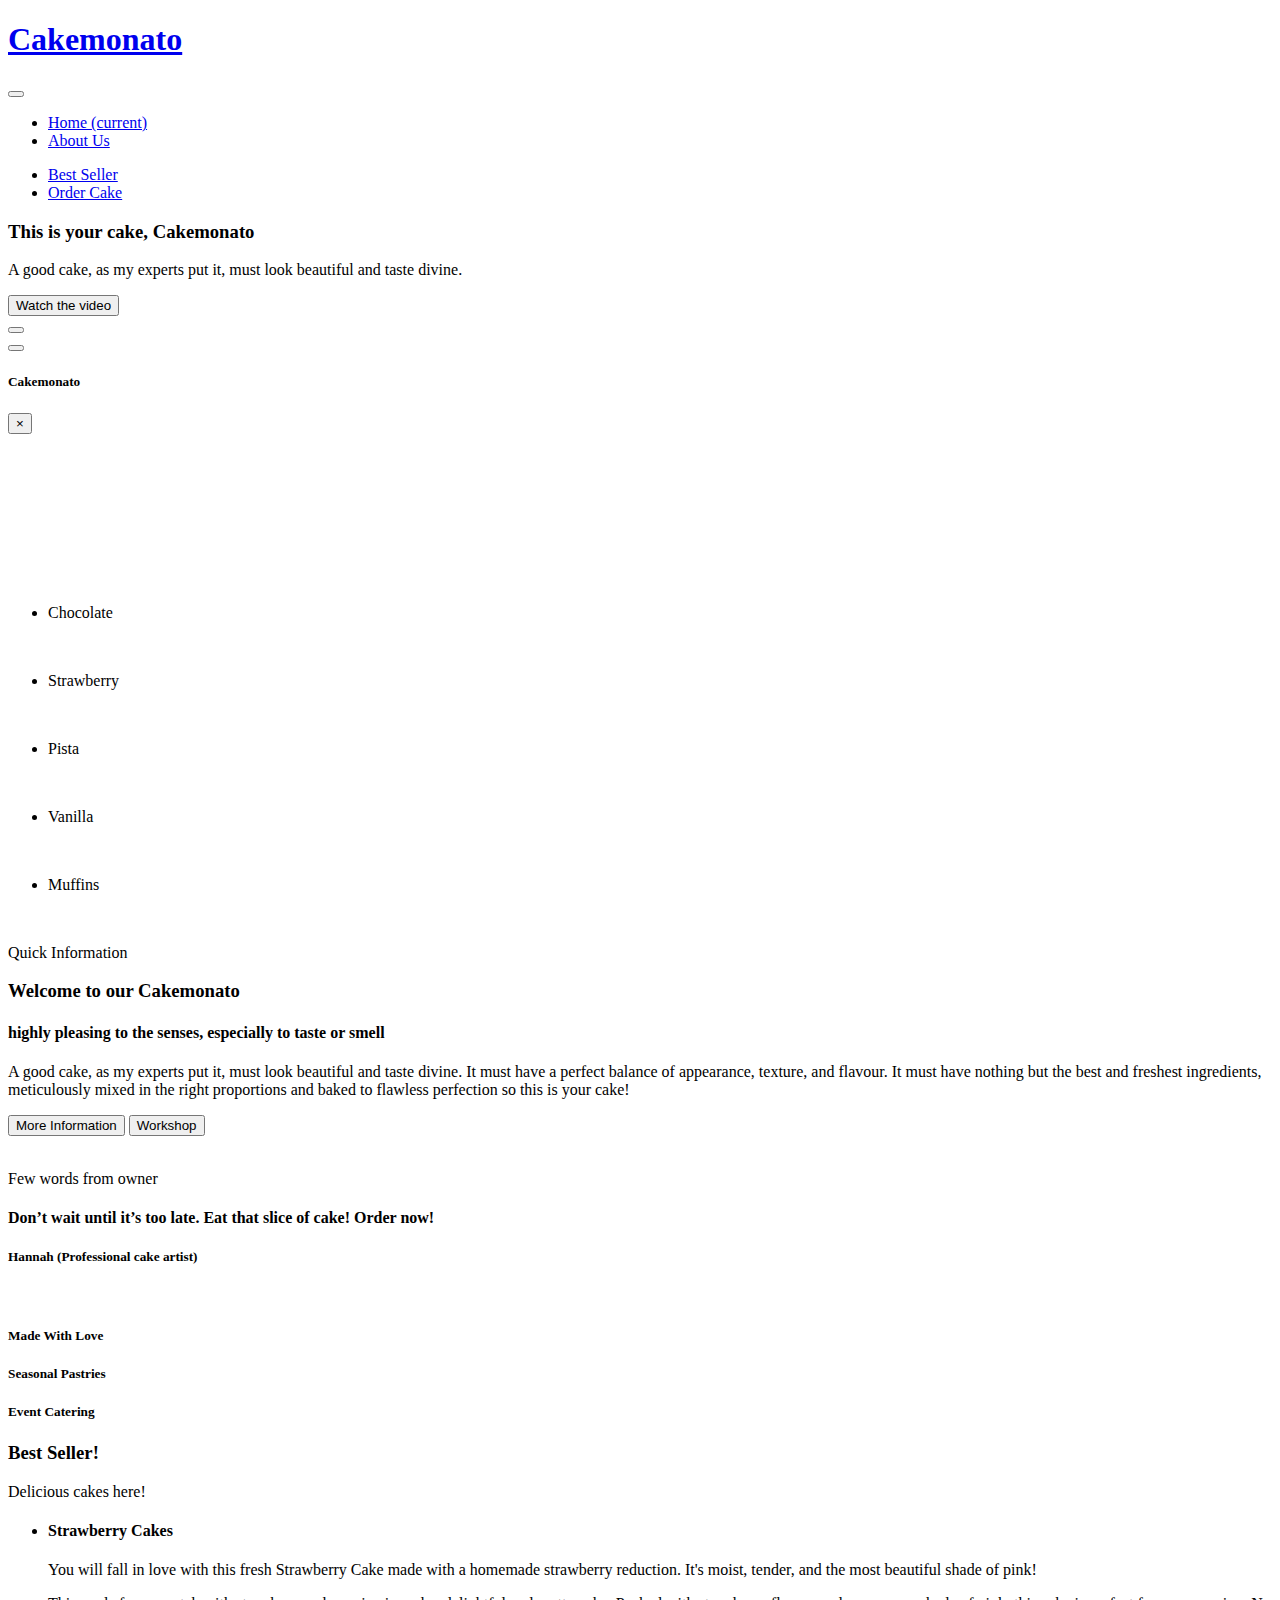
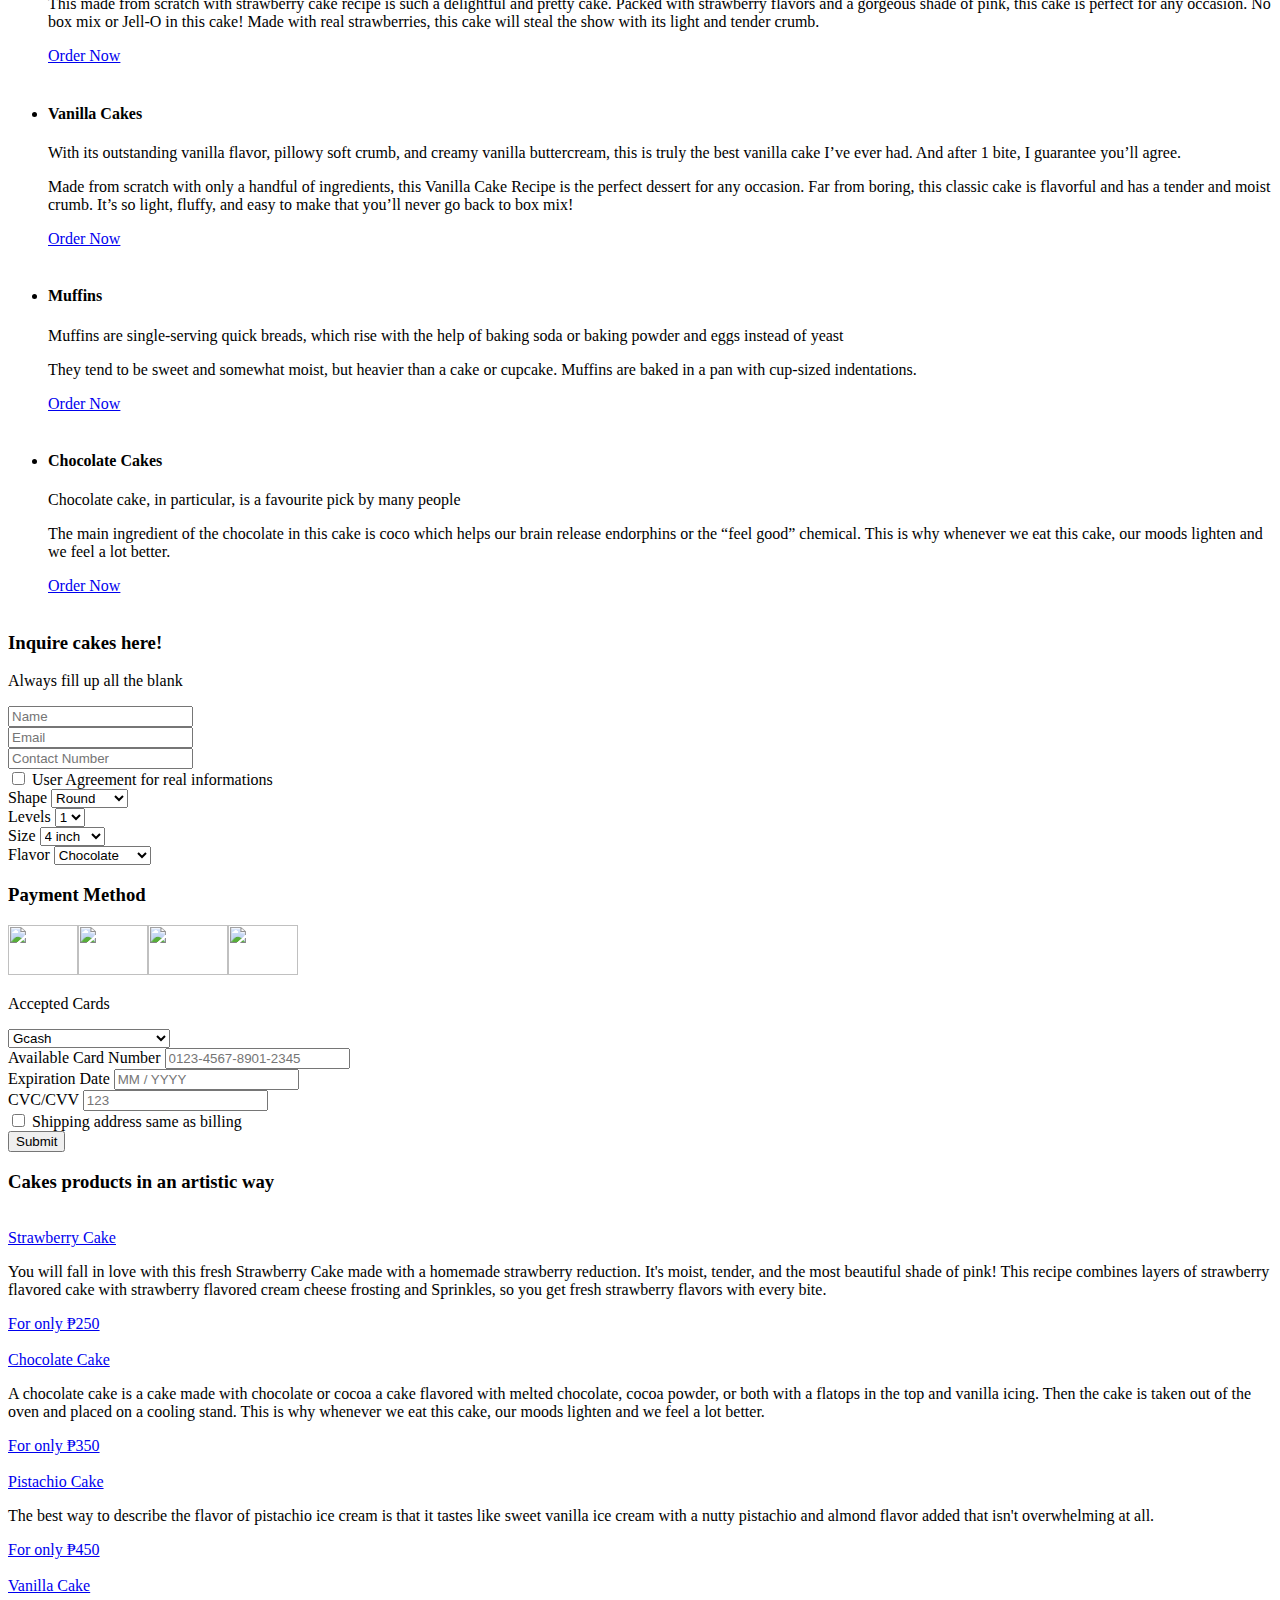
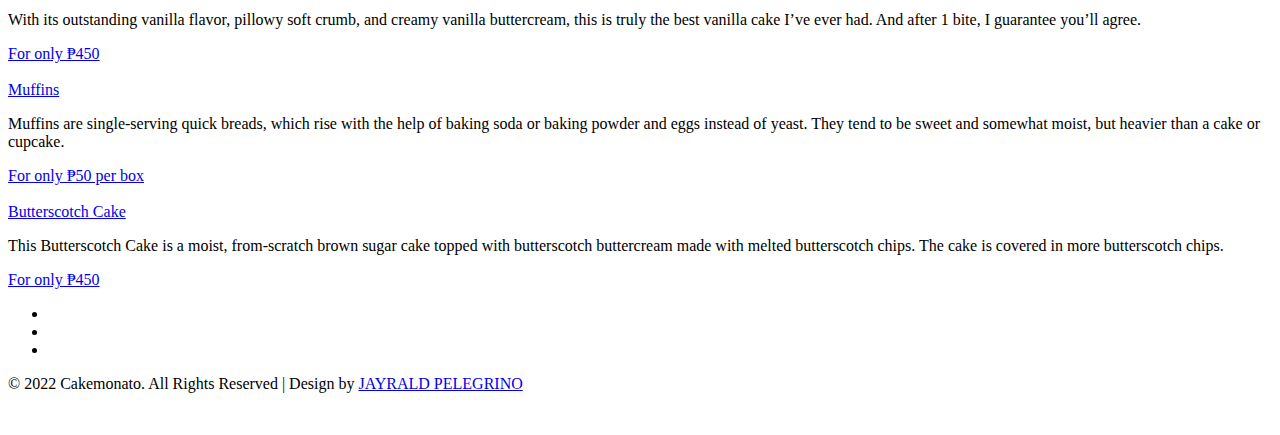
==== index.html @ c3512a9d "Add files via upload" ====
<!--
MADE BY: JAYRALD LATO PELEGRINO
FROM: CEIT-37-303A
MIDTERM WEBSITE FOR HANNAH
-->

<!DOCTYPE html>
<html lang="zxx">

<head>
	<title>For Hannah</title>
	<!-- Meta tag Keywords -->
	<meta name="viewport" content="width=device-width, initial-scale=1">
	<meta charset="UTF-8" />
	<!-- //Meta tag Keywords -->

	<!-- Custom-Files -->
	<link rel="stylesheet" href="css/bootstrap.css">
	<!-- Bootstrap-Core-CSS -->
	<link href="css/login_overlay.css" rel='stylesheet' type='text/css' />

	<link rel="stylesheet" href="css/style.css" type="text/css" media="all" />
	<!-- Style-CSS -->
	<link rel="stylesheet" href="css/fontawesome-all.css">
	<!-- Font-Awesome-Icons-CSS -->
	<!-- //Custom-Files -->

	<!-- Web-Fonts -->
	<link href="//fonts.googleapis.com/css?family=Oxygen:300,400,700&amp;subset=latin-ext" rel="stylesheet">
	<link href="//fonts.googleapis.com/css?family=Open+Sans:300,300i,400,400i,600,600i,700,700i,800,800i&amp;subset=cyrillic,cyrillic-ext,greek,greek-ext,latin-ext,vietnamese"
	    rel="stylesheet">
	<link href="//fonts.googleapis.com/css?family=Pacifico&amp;subset=cyrillic,latin-ext,vietnamese" rel="stylesheet">
	<!-- //Web-Fonts -->

	<!---Alert Box after Submit the order -->
	 <script>
      function submitForm() {
        alert("Your Ordered Submitted");
      }
    </script>
    <!---//Alert Box after Submit the order -->

</head>

<body>
	<div class="mian-content">
		<!-- header -->
		<header>
			<nav class="navbar navbar-expand-lg navbar-light">
				<div class="logo text-left">
					<h1>
						<a class="navbar-brand" href="index.html">
							<img src="images/logo.png" alt="" class="img-fluid">Cakemonato</a>
					</h1>
				</div>
				<button class="navbar-toggler" type="button" data-toggle="collapse" data-target="#navbarSupportedContent"
				    aria-controls="navbarSupportedContent" aria-expanded="false" aria-label="Toggle navigation">
					<span class="navbar-toggler-icon">

					</span>
				</button>
				<div class="collapse navbar-collapse" id="navbarSupportedContent">
					<ul class="navbar-nav ml-lg-auto text-lg-right text-center">
						<li class="nav-item active">
							<a class="nav-link" href="index.html">Home
								<span class="sr-only">(current)</span>
							</a>
						</li>
						<li class="nav-item">
							<a class="nav-link" href="about.html">About Us</a>
						</li>
					</ul>
					<!-- menu button -->
					<div class="menu">
						<a href="#" class="navicon"></a>
						<div class="toggle">
							<ul class="toggle-menu list-unstyled">
								<li>
									<a class="scroll" href="#products">Best Seller</a>
								</li>
								<li>
									<a class="scroll" href="#order">Order Cake</a>
								</li>
							</ul>
						</div>
					</div>
					<!-- //menu button -->
				</div>
			</nav>
		</header>
		<!-- //header -->

		<!-- banner -->
		<!-- main image slider container -->
		<div id="slider-main">
			<div class="banner-text-agile text-center">
				<div class="container">
					<h3 class="text-white font-weight-bold mb-3">This is your cake, Cakemonato</h3>
					<p class="text-light">A good cake, as my experts put it, must look beautiful and taste divine.</p>
					<button type="button" class="btn btn-primary button mt-md-5 mt-4" data-toggle="modal" data-target=".bd-example-modal-lg">
						<span>Watch the video</span>
				</div>
				</button>
			</div>
			<!-- previous button -->
			<button id="prev">
				<i class="fas fa-chevron-left"></i>
			</button>

			<!-- image container -->
			<div id="slider"></div>

			<!-- next button -->
			<button id="next">
				<i class="fas fa-chevron-right"></i>
			</button>

			<!-- small circles container -->
			<div id="circles"></div>

		</div>
		<!-- end of main image slider container -->
		<!-- Modal -->
		<div class="modal fade bd-example-modal-lg" tabindex="-1" role="dialog" aria-hidden="true">
			<div class="modal-dialog modal-lg">
				<div class="modal-content">
					<div class="modal-header">
						<h5 class="modal-title text-center" id="exampleModalCenterTitle">Cakemonato</h5>
						<button type="button" class="close" data-dismiss="modal" aria-label="Close">
							<span aria-hidden="true">&times;</span>
						</button>
					</div>
					<div class="modal-body p-0">
						<iframe src="https://player.vimeo.com/video/58582025" style="border:none"></iframe>
					</div>
				</div>
			</div>
		</div>
		<!-- //Model -->
		<!-- //banner -->

		<!-- banner bottom icons -->
		<div class="icons-banner-botom">
			<div class="container">
				<ul class="list-unstyled my-4">
					<li class="icons-mkw3ls">
						<p class="mb-2">Chocolate</p>
						<img src="images/img1.png" class="img-fluid" alt="">
					</li>
					<li class="icons-mkw3ls">
						<p class="mb-2">Strawberry</p>
						<img src="images/img2.png" class="img-fluid" alt="">
					</li>
					<li class="icons-mkw3ls">
						<p class="mb-2">Pista</p>
						<img src="images/img3.png" class="img-fluid" alt="">
					</li>
					<li class="icons-mkw3ls">
						<p class="mb-2">Vanilla</p>
						<img src="images/img4.png" class="img-fluid" alt="">
					</li>
					<li class="icons-mkw3ls">
						<p class="mb-2">Muffins</p>
						<img src="images/img5.png" class="img-fluid" alt="">
					</li>
				</ul>
			</div>
		</div>
		<!-- //banner bottom icons -->
	</div>
	<!-- //main -->

	<!-- banner-bottom -->
	<section class="banner-main-agiles py-5">
		<div class="banner-bottom-w3layouts" id="about">
			<div class="container pt-xl-5 pt-lg-3">
				<div class="row mt-5">
					<div class="col-lg-6">
						<p class="text-uppercase">Quick Information</p>
						<h3 class="aboutright">Welcome to our Cakemonato</h3>
						<h4 class="aboutright">highly pleasing to the senses, especially to taste or smell</h4>
						<p>A good cake, as my experts put it, must look beautiful and taste divine. It must have a perfect balance of appearance, texture, and flavour. It must have nothing but the best and freshest ingredients, meticulously mixed in the right proportions and baked to flawless perfection so this is your cake!</p>
						<button type="button" class="btn btn-primary button mt-md-5 mt-4" onclick="window.location='about.html'">
							<span>More Information</span>
						</button>
						<a href="about.html"><button type="button" class="btn btn-primary button mt-md-5 mt-4" data-toggle="modal" data-target=".bd-example-modal-lg">
						<span>Workshop</span>
					</button></a>
					</div>
					<div class="col-lg-6 about-img text-lg-enter">
						<img src="images/about.png" alt="" class="img-fluid">
					</div>
				</div>
			</div>


		</div>
		<!-- //banner-bottom-w3layouts -->
		<div class="some-another text-center pb-5">
			<div class="container pb-xl-5 pb-lg-3">
				<i class="fas fa-utensils"></i>
				<p class="text-uppercase mb-4 mt-2">Few words from owner</p>
				<h4 class="aboutright about-right-2">Don’t wait until it’s too late. Eat that slice of cake! Order now!</h4>
				<h5 class="text-uppsecase font-weight-bold text-dark mt-4">Hannah
					<span class="text-secondary font-weight-normal">(Professional cake artist)</span>
				</h5>
			</div>
		</div>
		<!-- cake -->
		<img src="images/cake7.png" alt="" class="img-fluid cake-style">

		<!-- //cake -->
	</section>

	<!-- services -->
	<div class="serives-agile py-5 bg-light border-top" id="services">
		<div class="container py-xl-5 py-lg-3">
			<div class="row support-bottom text-center">
				<div class="col-md-4 support-grid">
					<i class="far fa-heart"></i>
					<h5 class="text-dark text-uppercase mt-4 mb-3">Made With Love</h5>
				</div>
				<div class="col-md-4 support-grid my-md-0 my-4">
					<i class="fas fa-birthday-cake"></i>
					<h5 class="text-dark text-uppercase mt-4 mb-3">Seasonal Pastries</h5>
				</div>
				<div class="col-md-4 support-grid">
					<i class="far fa-calendar"></i>
					<h5 class="text-dark text-uppercase mt-4 mb-3">Event Catering</h5>
				</div>
			</div>
		</div>
	</div>
	<!-- //services -->

	<!-- new products -->
	<div class="featured-section py-5" id="products">
		<div class="container py-xl-5 py-lg-3">
			<div class="title text-center mb-5">
				<h3 class="text-dark mb-2">Best Seller!</h3>
				<p>Delicious cakes here!</p>
			</div>
			<div class="content-bottom-in">
				<ul id="flexiselDemo1">
					<li>
						<div class="w3l-specilamk">
							<div class="row">
								<div class="col-lg-6 product-name-w3l">
									<h4 class="font-weight-bold">Strawberry Cakes</h4>
									<p class="dont-inti-w3ls mt-4 mb-2">You will fall in love with this fresh Strawberry Cake made with a homemade strawberry reduction. It's moist, tender, and the most beautiful shade of pink!</p>
									<p>This made from scratch with strawberry cake recipe is such a delightful and pretty cake. Packed with strawberry flavors and a gorgeous shade of pink, this cake is perfect for any occasion. No box mix or Jell-O in this cake! Made with real strawberries, this cake will steal the show with its light and tender crumb.</p>
									<a href="#order" class="button-3 active mt-5 py-4 scroll">Order Now</a>
								</div>
								<div class="col-lg-6 speioffer-agile">
									<img src="images/product1.jpg" alt="" class="img-fluid">
								</div>
							</div>
						</div>
					</li>
					<li>
						<div class="w3l-specilamk">
							<div class="row">
								<div class="col-lg-6 product-name-w3l">
									<h4 class="font-weight-bold">Vanilla Cakes</h4>
									<p class="dont-inti-w3ls mt-4 mb-2">With its outstanding vanilla flavor, pillowy soft crumb, and creamy vanilla buttercream, this is truly the best vanilla cake I’ve ever had. And after 1 bite, I guarantee you’ll agree.</p>
									<p>Made from scratch with only a handful of ingredients, this Vanilla Cake Recipe is the perfect dessert for any occasion. Far from boring, this classic cake is flavorful and has a tender and moist crumb. It’s so light, fluffy, and easy to make that you’ll never go back to box mix!</p>
									<a href="#order" class="button-3 active mt-5 py-4 scroll">Order Now</a>
								</div>
								<div class="col-lg-6 speioffer-agile">
									<img src="images/product3.jpg" alt="" class="img-fluid">
								</div>
							</div>
						</div>
					</li>
					<li>
						<div class="w3l-specilamk">
							<div class="row">
								<div class="col-lg-6 product-name-w3l">
									<h4 class="font-weight-bold">Muffins</h4>
									<p class="dont-inti-w3ls mt-4 mb-2">Muffins are single-serving quick breads, which rise with the help of baking soda or baking powder and eggs instead of yeast</p>
									<p>They tend to be sweet and somewhat moist, but heavier than a cake or cupcake. Muffins are baked in a pan with cup-sized indentations.</p>
									<a href="#order" class="button-3 active mt-5 py-4 scroll">Order Now</a>
								</div>
								<div class="col-lg-6 speioffer-agile">
									<img src="images/product4.jpg" alt="" class="img-fluid">
								</div>
							</div>
						</div>
					</li>
					<li>
						<div class="w3l-specilamk">
							<div class="row">
								<div class="col-lg-6 product-name-w3l">
									<h4 class="font-weight-bold">Chocolate Cakes</h4>
									<p class="dont-inti-w3ls mt-4 mb-2">Chocolate cake, in particular, is a favourite pick by many people</p>
									<p>The main ingredient of the chocolate in this cake is coco which helps our brain release endorphins or the “feel good” chemical. This is why whenever we eat this cake, our moods lighten and we feel a lot better.</p>
									<a href="#order" class="button-3 active mt-5 py-4 scroll">Order Now</a>
								</div>
								<div class="col-lg-6 speioffer-agile">
									<img src="images/product5.jpg" alt="" class="img-fluid">
								</div>
							</div>
						</div>
					</li>
				</ul>
			</div>
		</div>
	</div>
	<!-- //new products	-->
	<!-- news -->
	<div class="news-agile bg-cream py-5" id="news">
		<div class="container py-xl-5 py-lg-3">
			<div class="row">
				<!-- order form -->
				<div class="col-lg-4 order-form-w3ls pl-lg-0" id="order">
					<div class="agile_its_registration bg-white">
						<h3 class="title-2 mb-3">Inquire cakes here!</h3>
						<p class="mb-4">Always fill up all the blank</p>
						<form action="#" method="post">
							<div class="form-group">
								<input type="text" class="form-control" placeholder="Name" name="name" required="">
							</div>
							<div class="form-group">
								<input type="email" class="form-control" placeholder="Email" name="email" required="">
							</div>
							<div class="form-group">
								<input type="text" class="form-control" placeholder="Contact Number" name="Number" required="">
							</div>
							<div class="form-group">
							<input type="checkbox"> User Agreement for real informations
							</div>
							<div class="agileits-location form-group">
								<label>Shape</label>
								<select required>
									<option value="">Round</option>
									<option value="1">rectangle</option>
									<option value="2">square</option>
								</select>
								<div class="clear"></div>
							</div>
							<div class="agileits-location w3ls-1 form-group">
								<label>Levels</label>
								<select required>
									<option value="">1</option>
									<option value="1">2</option>
									<option value="2">3</option>
									<option value="2">4</option>
								</select>
								<div class="clear"></div>
							</div>
							<div class="agileits-location form-group">
								<label>Size</label>
								<select required>
									<option value="">4 inch</option>
									<option value="">6 inch</option>
									<option value="">8 inch</option>
									<option value="">10 inch</option>
								</select>
								<div class="clear"></div>
							</div>
							<div class="agileits-location w3ls-1 form-group">
								<label>Flavor</label>
								<select required>
									<option value="">Chocolate</option>
									<option value="">Butterscotch </option>
									<option value="">Strawberry</option>
									<option value="">Vanilla</option>
									<option value="">Muffins</option>
									<option value="">Pistachio</option>
								</select>
								<div class="clear"></div>
							</div>
							<div class="form-group">
							</div>
							<h3 class="title-2 mb-3">Payment Method</h3>
							<img src="images/gcash.png" alt="" class="" height="50" width="70"></a><img src="images/visa.jpg" alt="" class="" height="50" width="70"></a><img src="images/payamaya.png" alt="" class="" height="50" width="80"></a><img src="images/bdo.jpg" alt="" class="" height="50" width="70"></a>
							<p class="mb-4">Accepted Cards</p>
							<div class="form-group">
								<div class="agileits-location w3ls-1 form-group">
								<select required>
									<option value="">Gcash</option>
									<option value="">Debit Card/ Credit Card</option>
									<option value="">Paymaya</option>
									<option value="">BDO</option>
								</select>
								<div class="clear"></div>
							</div>
								Available Card Number
								<input type="text" class="form-control" placeholder="0123-4567-8901-2345" name="name" required="">
							<br>
								Expiration Date
								<input type="text" class="form-control" placeholder="MM / YYYY" name="Number" required="">
							<br>
								CVC/CVV
								<input type="text" class="form-control" placeholder="123" name="Number" required="">
							<br>
							<input type="checkbox"> Shipping address same as billing
							</div>


           
							<input type="submit" value="Submit" class="agileinfo-order btn" onclick="submitForm()" />
						</form>
					</div>
				</div>
				<!-- //order form -->
				<!-- news -->
				<div class="col-lg-8 news-blog mt-lg-0 mt-5">
					<h3 class="title-2 mb-md-5 mb-4">Cakes products in an artistic way</h3>
					<div class="row">
						<div class="col-sm-6 news-grids-agile">
							<div class="news-top">
									<img src="images/product11.jpg" alt="" class="img-fluid" />
							</div>
							<div class="price-bottom bg-white p-4">
								<a href="#" class="text-dark">Strawberry Cake</a>
								<p class="mb-4">You will fall in love with this fresh Strawberry Cake made with a homemade strawberry reduction. It's moist, tender, and the most beautiful shade of pink! This recipe combines layers of strawberry flavored cake with strawberry flavored cream cheese frosting and Sprinkles, so you get fresh strawberry flavors with every bite.</p>
								<a href="#">For only ₱250</a>
							</div>
						</div>
						<div class="col-sm-6 news-grids-agile mt-sm-0 mt-5">
							<div class="news-top">
									<img src="images/product12.jpg" alt="" class="img-fluid" />
							</div>
							<div class="price-bottom bg-white p-4">
								<a href="#" class="text-dark">Chocolate Cake</a>
								<p class="mb-4">A chocolate cake is a cake made with chocolate or cocoa a cake flavored with melted chocolate, cocoa powder, or both with a flatops in the top and vanilla icing. Then the cake is taken out of the oven and placed on a cooling stand. This is why whenever we eat this cake, our moods lighten and we feel a lot better.</p>
								<a href="#">For only ₱350</a>
							</div>
						</div>
					</div>
					<div class="row">
						<div class="col-sm-6 news-grids-agile">
							<div class="news-top">
									<img src="images/product13.jpg" alt="" class="img-fluid" />
							</div>
							<div class="price-bottom bg-white p-4">
								<a href="#" class="text-dark">Pistachio Cake</a>
								<p class="mb-4">The best way to describe the flavor of pistachio ice cream is that it tastes like sweet vanilla ice cream with a nutty pistachio and almond flavor added that isn't overwhelming at all.</p>
								<a href=".html">For only ₱450</a>
							</div>
						</div>
						<div class="col-sm-6 news-grids-agile mt-sm-0 mt-5">
							<div class="news-top">
									<img src="images/product14.jpg" alt="" class="img-fluid" />
							</div>
							<div class="price-bottom bg-white p-4">
								<a href="#" class="text-dark">Vanilla Cake</a>
								<p class="mb-4">With its outstanding vanilla flavor, pillowy soft crumb, and creamy vanilla buttercream, this is truly the best vanilla cake I’ve ever had. And after 1 bite, I guarantee you’ll agree.</p>
								<a href="#">For only ₱450</a>
							</div>
						</div>
					</div>
					<div class="row">
						<div class="col-sm-6 news-grids-agile">
							<div class="news-top">
									<img src="images/product15.jpg" alt="" class="img-fluid" />
							</div>
							<div class="price-bottom bg-white p-4">
								<a href="#" class="text-dark">Muffins</a>
								<p class="mb-4">Muffins are single-serving quick breads, which rise with the help of baking soda or baking powder and eggs instead of yeast. They tend to be sweet and somewhat moist, but heavier than a cake or cupcake.</p>
								<a href="#">For only ₱50 per box</a>
							</div>
						</div>
						<div class="col-sm-6 news-grids-agile mt-sm-0 mt-5">
							<div class="news-top">
									<img src="images/product16.jpg" alt="" class="img-fluid" />
							</div>
							<div class="price-bottom bg-white p-4">
								<a href="single.html" class="text-dark"><a href="#" class="text-dark">Butterscotch Cake</a>
								<p class="mb-4">This Butterscotch Cake is a moist, from-scratch brown sugar cake topped with butterscotch buttercream made with melted butterscotch chips. The cake is covered in more butterscotch chips.</p>
								<a href="#">For only ₱450</a>
							</div>
						</div>
					</div>
				</div>
			</div>
		</div>
	</div>
	<!-- //news -->

	<!-- footer -->
	<footer class="text-center py-sm-4 py-3">
		<div class="container py-xl-5 py-3">
			<div class="w3l-footer footer-social-agile mb-4">
				<ul class="list-unstyled">
					<li>
						<a href="#">
							<i class="fab fa-facebook-f"></i>
						</a>
					</li>
					<li class="mx-1">
						<a href="#">
							<i class="fab fa-instagram"></i>
						</a>
					</li>
					<li>
						<a href="#">
							<i class="fab fa-youtube"></i>
						</a>
					</li>
				</ul>
			</div>
			<p class="copy-right-grids text-light my-lg-5 my-4 pb-4">© 2022 Cakemonato. All Rights Reserved | Design by
				<a href="https://www.facebook.com/raldddesuudes" target="_blank">JAYRALD PELEGRINO</a>
			</p>
		</div>
		<!-- chef -->
		<img src="images/chef.png" alt="" class="img-fluid chef-style" />
		<!-- //chef -->
	</footer>
	<!-- //footer -->


	<!-- Js files -->
	<!-- JavaScript -->
	<script src="js/jquery-2.2.3.min.js"></script>
	<!-- Default-JavaScript-File -->

	<!-- flexisel (for special offers) -->
	<script src="js/jquery.flexisel.js"></script>
	<script>
		$(window).load(function () {
			$("#flexiselDemo1").flexisel({
				visibleItems: 1,
				animationSpeed: 1000,
				autoPlay: true,
				autoPlaySpeed: 3000,
				pauseOnHover: true,
				enableResponsiveBreakpoints: true,
				// responsiveBreakpoints: {
				// 	portrait: {
				// 		changePoint: 480,
				// 		visibleItems: 1
				// 	},
				// 	landscape: {
				// 		changePoint: 640,
				// 		visibleItems: 2
				// 	},
				// 	tablet: {
				// 		changePoint: 768,
				// 		visibleItems: 2
				// 	}
				// }
			});

		});
	</script>
	<!-- //flexisel (for special offers) -->

	<!-- script for tabs -->
	<script>
		$(function () {

			var menu_ul = $('.faq > li > ul'),
				menu_a = $('.faq > li > a');

			menu_ul.hide();

			menu_a.click(function (e) {
				e.preventDefault();
				if (!$(this).hasClass('active')) {
					menu_a.removeClass('active');
					menu_ul.filter(':visible').slideUp('normal');
					$(this).addClass('active').next().stop(true, true).slideDown('normal');
				} else {
					$(this).removeClass('active');
					$(this).next().stop(true, true).slideUp('normal');
				}
			});

		});
	</script>
	<!-- script for tabs -->

	<!-- stats -->
	<script src="js/jquery.waypoints.min.js"></script>
	<script src="js/jquery.countup.js"></script>
	<script>
		$('.counter').countUp();
	</script>
	<!-- //stats -->

	<!-- menu-js -->
	<script>
		$('.navicon').on('click', function (e) {
		  e.preventDefault();
		  $(this).toggleClass('navicon--active');
		  $('.toggle').toggleClass('toggle--active');
		});
	</script>
	<!-- //menu-js -->

	<!-- banner slider -->
	<script src="js/image-slider.js"></script>
	<link rel="stylesheet" type="text/css" href="css/image-slider.css">
	<!-- //banner slider -->

	<!-- smooth scrolling -->
	<script src="js/SmoothScroll.min.js"></script>
	<!-- move-top -->
	<script src="js/move-top.js"></script>
	<!-- easing -->
	<script src="js/easing.js"></script>
	<!--  necessary snippets for few javascript files -->
	<script src="js/cakes-bakery.js"></script>

	<script src="js/bootstrap.js"></script>
	<!-- Necessary-JavaScript-File-For-Bootstrap -->

	<!-- //Js files -->

</body>

</html>
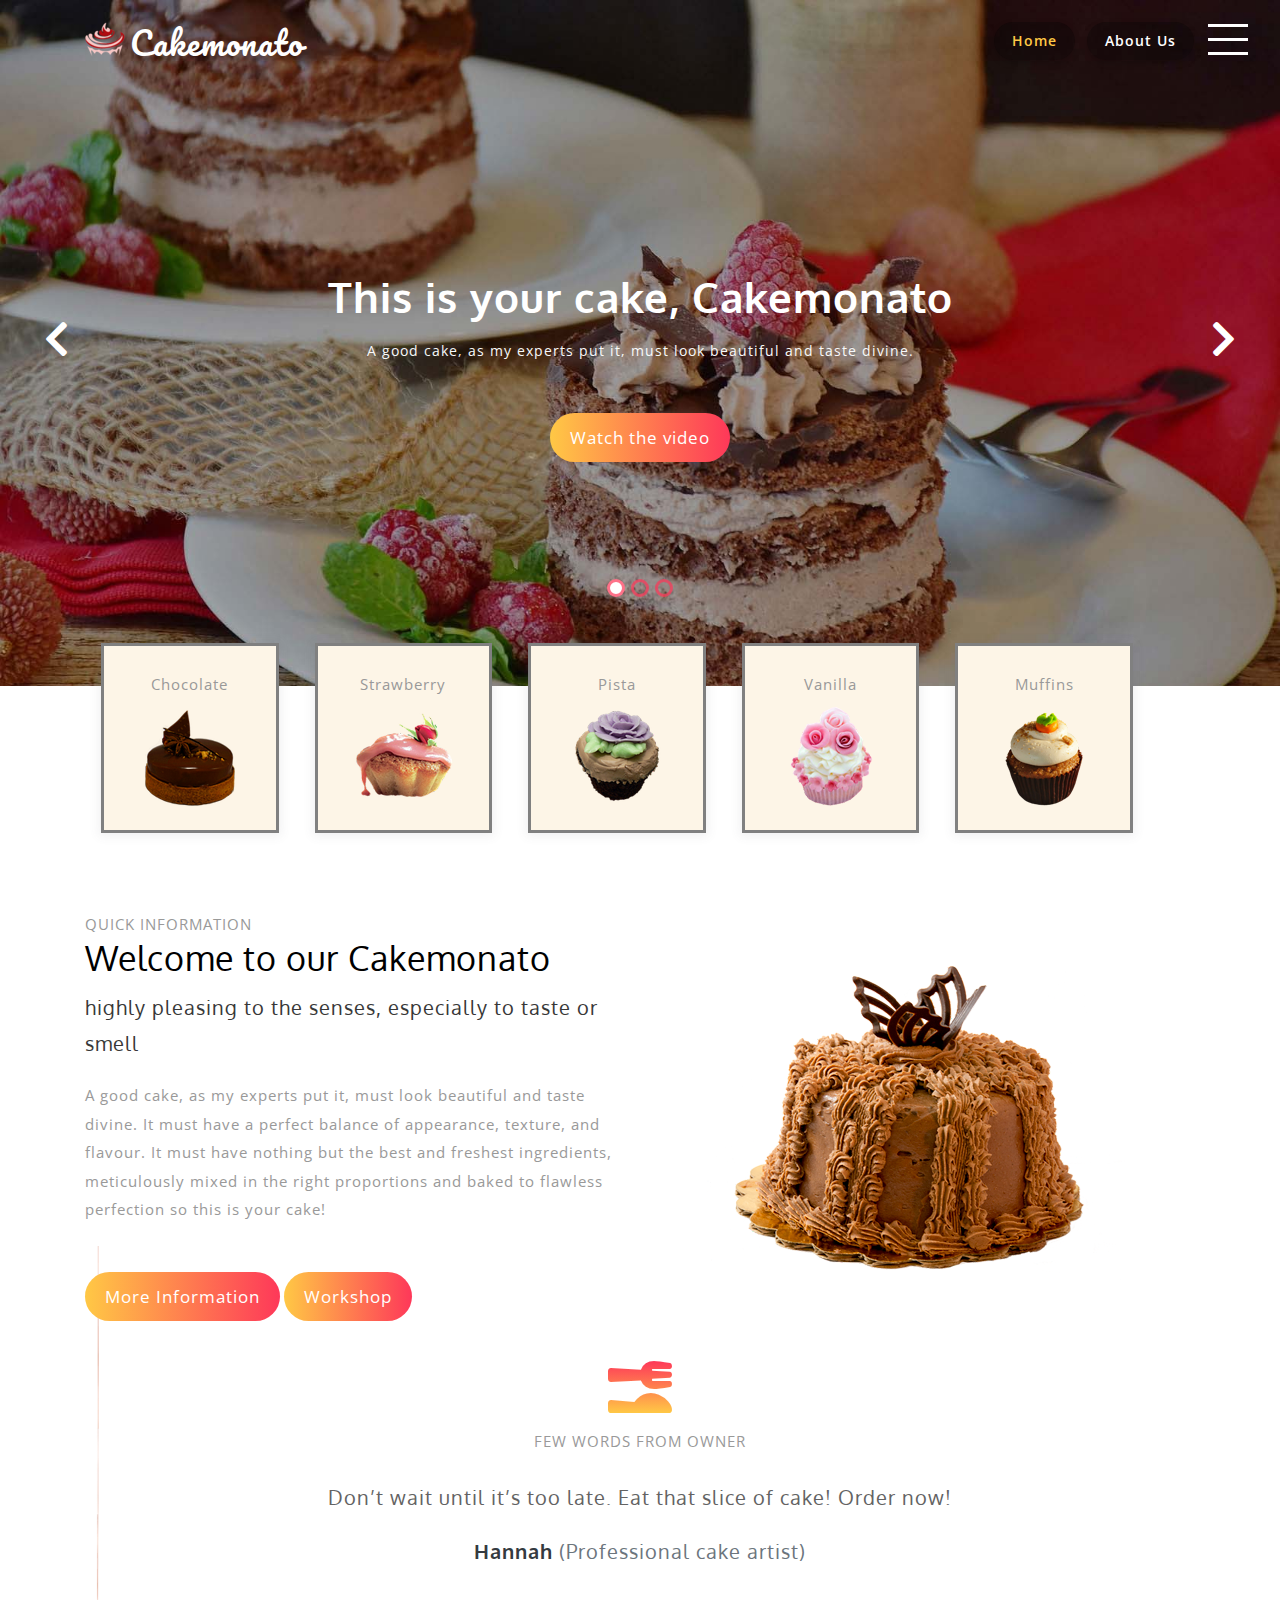
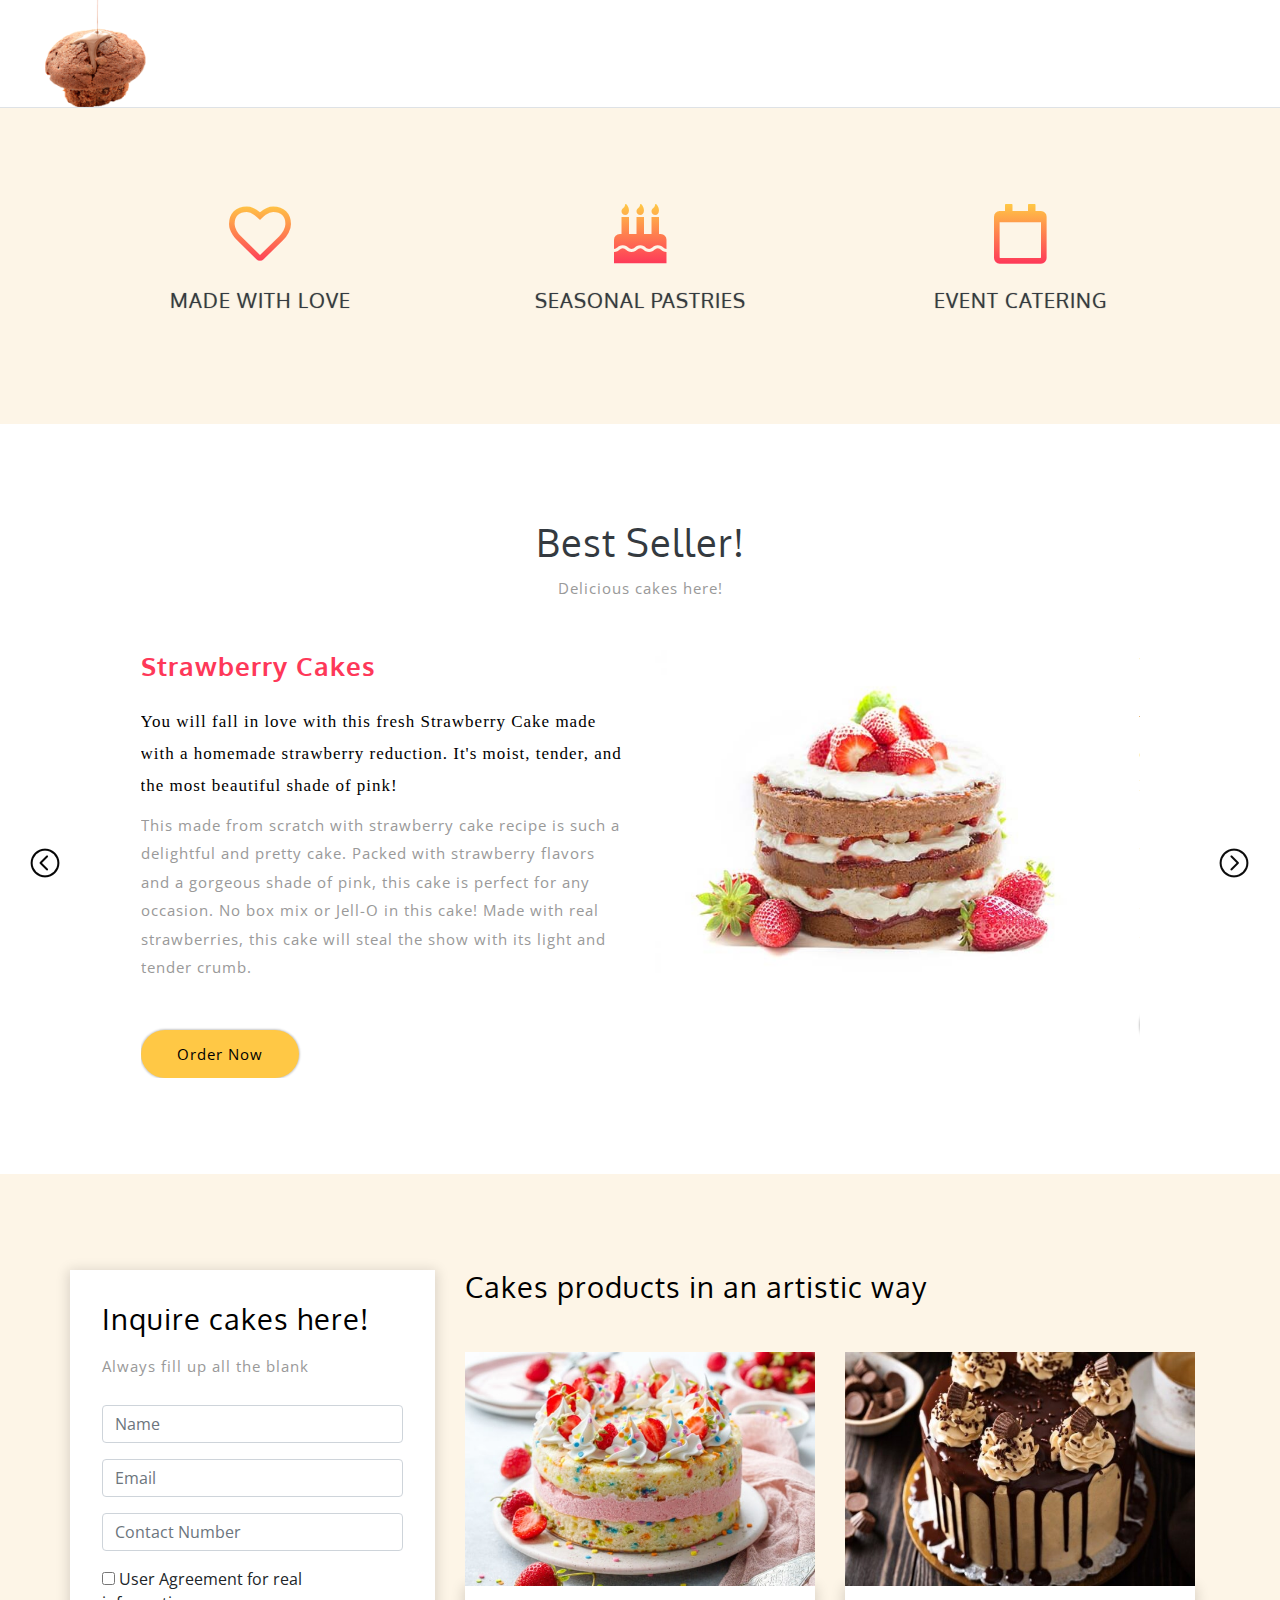
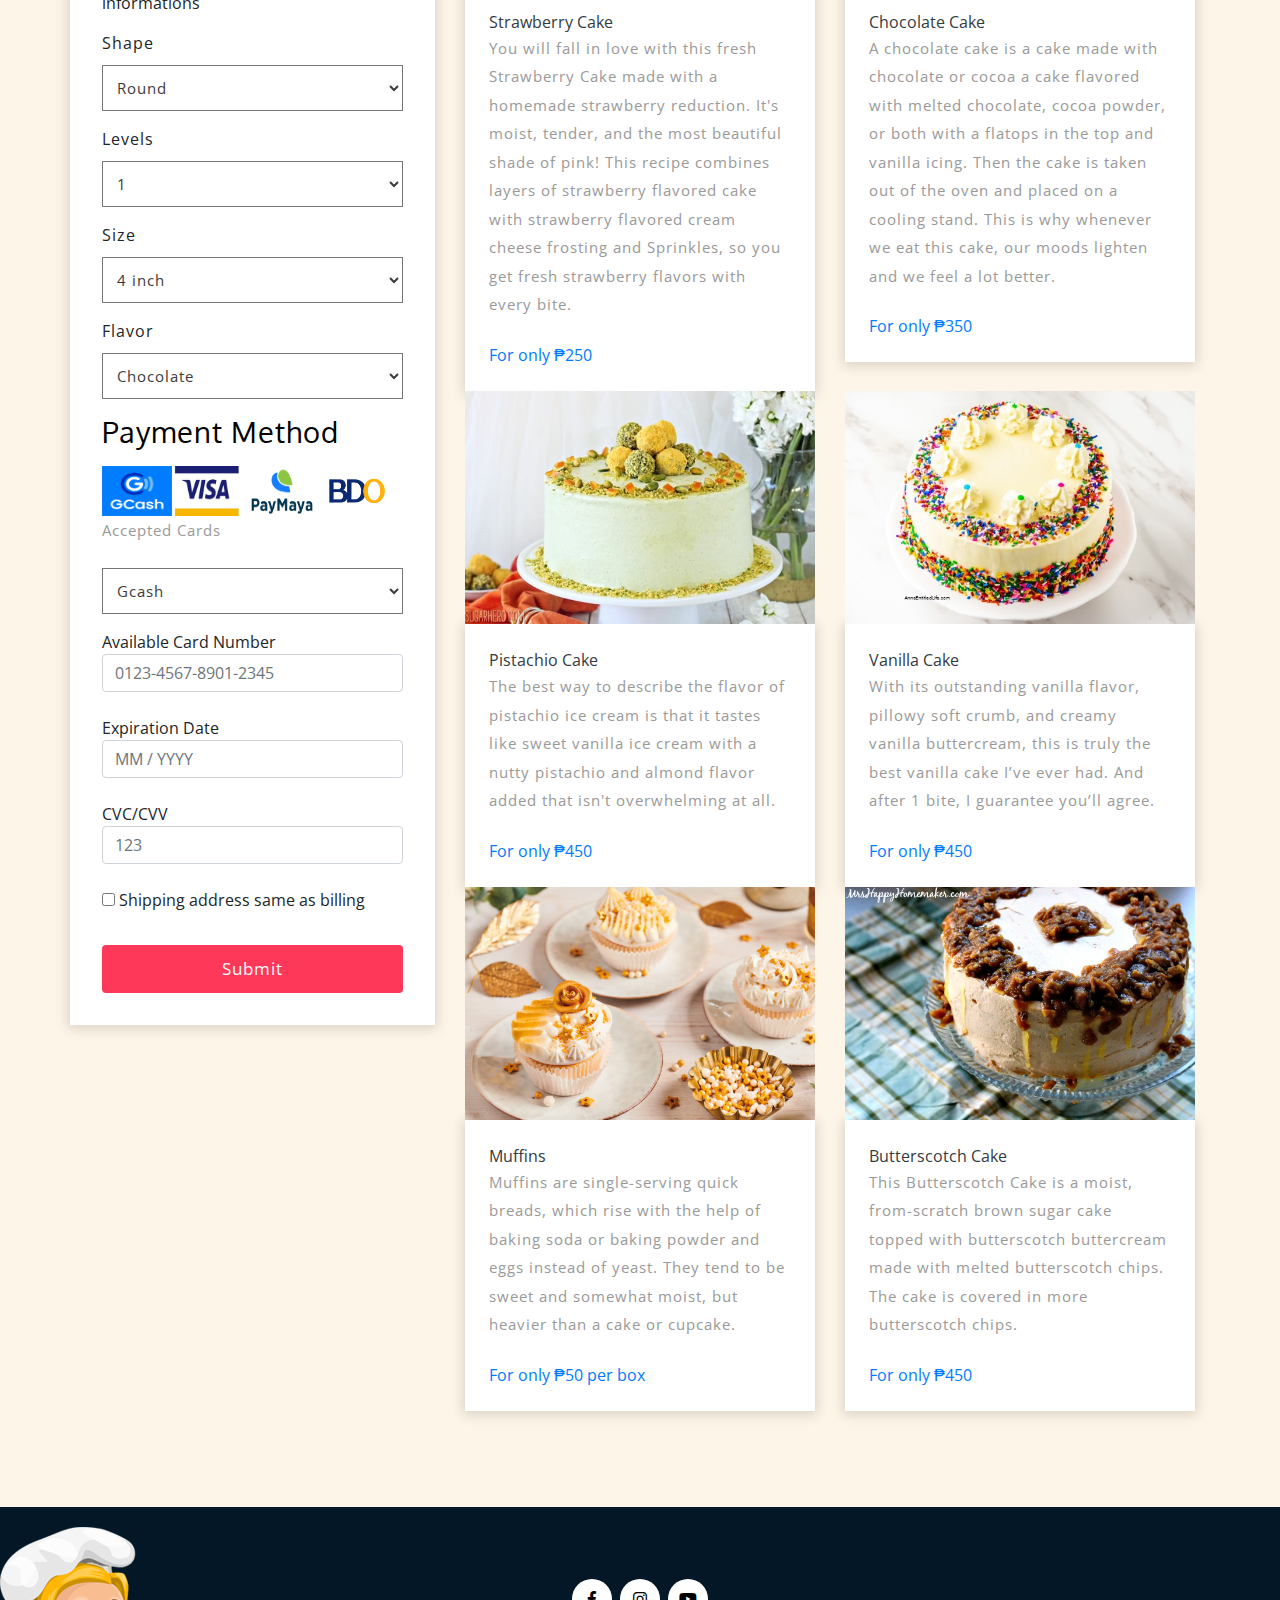
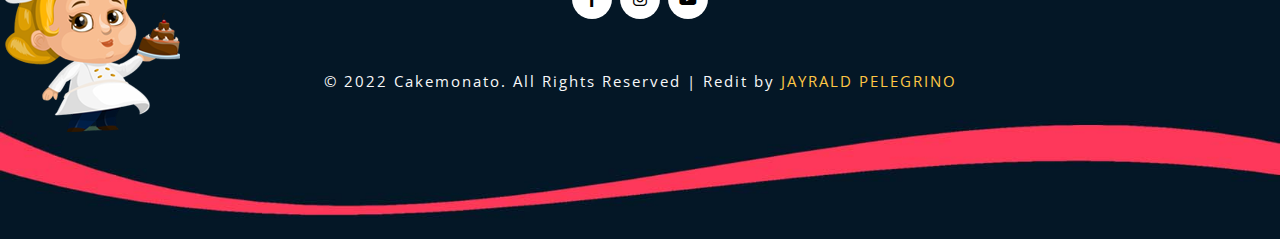
==== commit 35cb82d3: "Update index.html" ====
--- a/index.html
+++ b/index.html
@@ -5,7 +5,7 @@
 -->
 
 <!DOCTYPE html>
-<html lang="zxx">
+<html lang="en">
 
 <head>
 	<title>For Hannah</title>
@@ -501,7 +501,7 @@
 					</li>
 				</ul>
 			</div>
-			<p class="copy-right-grids text-light my-lg-5 my-4 pb-4">© 2022 Cakemonato. All Rights Reserved | Design by
+			<p class="copy-right-grids text-light my-lg-5 my-4 pb-4">© 2022 Cakemonato. All Rights Reserved | Redit by
 				<a href="https://www.facebook.com/raldddesuudes" target="_blank">JAYRALD PELEGRINO</a>
 			</p>
 		</div>
@@ -612,4 +612,4 @@
 
 </body>
 
-</html>+</html>
--- a/css/style.css
+++ b/css/style.css
@@ -0,0 +1,2092 @@
+/*
+MADE BY: JAYRALD LATO PELEGRINO
+FROM: CEIT-37-303A
+MIDTERM WEBSITE FOR HANNAH
+*/
+
+body {
+    padding: 0;
+    margin: 0;
+    background: #FFF;
+    font-family: 'Open Sans', sans-serif;
+}
+
+body a {
+    transition: 0.5s all;
+    -webkit-transition: 0.5s all;
+    -moz-transition: 0.5s all;
+    -o-transition: 0.5s all;
+    -ms-transition: 0.5s all;
+    text-decoration: none;
+}
+
+body a:hover {
+    text-decoration: none;
+    transition: 0.5s all;
+    -webkit-transition: 0.5s all;
+    -moz-transition: 0.5s all;
+    -o-transition: 0.5s all;
+    -ms-transition: 0.5s all;
+}
+
+body a:focus,
+a:hover {
+    text-decoration: none;
+}
+
+input[type="button"],
+input[type="submit"] {
+    transition: 0.5s all;
+    -webkit-transition: 0.5s all;
+    -moz-transition: 0.5s all;
+    -o-transition: 0.5s all;
+    -ms-transition: 0.5s all;
+}
+
+input[type="button"]:hover,
+input[type="submit"]:hover {
+    transition: 0.5s all;
+    -webkit-transition: 0.5s all;
+    -moz-transition: 0.5s all;
+    -o-transition: 0.5s all;
+    -ms-transition: 0.5s all;
+}
+
+h1,
+h2,
+h3,
+h4,
+h5,
+h6 {
+    margin: 0;
+    padding: 0;
+    font-family: 'Oxygen', sans-serif;
+}
+
+p {
+    margin: 0;
+    padding: 0;
+    font-size: 15px;
+    letter-spacing: 1px;
+    line-height: 1.9;
+    color: #999;
+    font-family: 'Open Sans', sans-serif;
+}
+
+ul,
+ol {
+    margin: 0;
+    padding: 0;
+}
+
+label {
+    margin: 0;
+}
+
+a:focus,
+a:hover {
+    text-decoration: none;
+    outline: none
+}
+
+/* //Reset Code */
+/* bottom-to-top */
+#toTop {
+    display: none;
+    text-decoration: none;
+    position: fixed;
+    bottom: 24px;
+    right: 3%;
+    overflow: hidden;
+    z-index: 999;
+    width: 32px;
+    height: 36px;
+    border: none;
+    text-indent: 100%;
+    background: url(../images/move-top.png) no-repeat 0px 0px;
+}
+
+#toTopHover {
+    width: 32px;
+    height: 32px;
+    display: block;
+    overflow: hidden;
+    float: right;
+    opacity: 0;
+    -moz-opacity: 0;
+    filter: alpha(opacity=0);
+}
+
+/* //bottom-to-top */
+/* header */
+.mian-content {
+    position: relative;
+}
+
+header {
+    position: absolute;
+    z-index: 999;
+    width: 100%;
+}
+
+/* logo */
+a.navbar-brand {
+    font-size: 36px;
+    letter-spacing: 1px;
+    color: #fff;
+    text-shadow: 2px 5px 3px rgba(0, 0, 0, 0.18);
+    font-family: 'Pacifico', cursive;
+}
+
+.navbar-light .navbar-brand,
+.navbar-light .navbar-brand:hover,
+.navbar-light .navbar-brand:focus {
+    color: #fff;
+}
+
+a.navbar-brand img {
+    vertical-align: bottom;
+}
+
+/* //logo */
+/* navigation */
+nav.navbar.navbar-expand-lg.navbar-light {
+    padding: 1em 10em;
+}
+
+li.nav-item {
+    margin: 0 6px;
+}
+
+.navbar-light .navbar-nav .nav-link {
+    padding: 0;
+    color: #fff;
+    font-size: 15px;
+    letter-spacing: 1px;
+    font-weight: 600;
+    background: rgba(4, 4, 4, 0.31);
+    padding: 8px 18px 9px;
+    border-radius: 100px;
+    box-shadow: 0px 3px 6px 0px rgba(0, 0, 0, 0.21);
+}
+
+.navbar-light .navbar-nav .show>.nav-link,
+.navbar-light .navbar-nav .active>.nav-link,
+.navbar-light .navbar-nav .nav-link.show,
+.navbar-light .navbar-nav .nav-link.active,
+.navbar-light .navbar-nav .nav-link:hover,
+.navbar-light .navbar-nav .nav-link:focus {
+    color: #ffc845;
+}
+
+/* //navigation */
+/* menu-navigation */
+.menu {
+    position: absolute;
+    z-index: 9999;
+    right: 5%;
+}
+
+.menu .navicon {
+    background: transparent;
+    position: relative;
+    height: 34px;
+    width: 46px;
+    display: block;
+    z-index: 9999;
+    -webkit-transition: linear 0.5s all;
+    -moz-transition: linear 0.5s all;
+    -ms-transition: linear 0.5s all;
+    -o-transition: linear 0.5s all;
+    transition: linear 0.5s all;
+    outline: none;
+}
+
+.menu .navicon:before,
+.menu .navicon:after {
+    background: #fff;
+    -webkit-backface-visibility: hidden;
+    backface-visibility: hidden;
+    content: "";
+    height: 3px;
+    left: 0;
+    -webkit-transition: 0.8s ease;
+    -moz-transition: 0.8s ease;
+    -o-transition: 0.8s ease;
+    -ms-transition: 0.8s ease;
+    transition: 0.8s ease;
+    width: 40px;
+}
+
+.menu .navicon:before {
+    -moz-box-shadow: #fff 0 14px 0 0;
+    -o-box-shadow: #fff 0 14px 0 0;
+    -ms-box-shadow: #fff 0 14px 0 0;
+    -webkit-box-shadow: #fff 0 14px 0 0;
+    box-shadow: #fff 0 14px 0 0;
+    position: absolute;
+    top: 0;
+}
+
+.menu .navicon:after {
+    position: absolute;
+    top: 28px;
+}
+
+.menu .navicon--active {
+    -webkit-transition: linear 0.5s all;
+    -moz-transition: linear 0.5s all;
+    -moz-transition: linear 0.5s all;
+    -o-transition: linear 0.5s all;
+    transition: linear 0.5s all;
+}
+
+.menu .navicon--active:before {
+    -moz-box-shadow: transparent 0 0 0 0;
+    -ms-box-shadow: transparent 0 0 0 0;
+    -o-box-shadow: transparent 0 0 0 0;
+    -webkit-box-shadow: transparent 0 0 0 0;
+    box-shadow: transparent 0 0 0 0;
+    top: 15px;
+    -webkit-transform: rotate(225deg);
+    -ms-transform: rotate(225deg);
+    -moz-transform: rotate(225deg);
+    -o-transform: rotate(225deg);
+    transform: rotate(225deg);
+}
+
+.menu .navicon--active:after {
+    top: 15px;
+    -webkit-transform: rotate(315deg);
+    -ms-transform: rotate(315deg);
+    -moz-transform: rotate(315deg);
+    -o-transform: rotate(315deg);
+    transform: rotate(315deg);
+}
+
+.menu .toggle {
+    display: block;
+    position: absolute;
+    right: 0;
+    width: 250px;
+    background: linear-gradient(to bottom, #ffc845, #fe3859);
+    padding: 2em 3em;
+    opacity: 0;
+    -webkit-transition: ease 0.5s all;
+    -moz-transition: ease 0.5s all;
+    transition: ease 0.5s all;
+    -webkit-transform: translateY(-200%);
+    -moz-transform: translateY(-200%);
+    -o-transform: translateY(-200%);
+    -ms-transform: translateY(-200%);
+    -ms-transform: translateY(-200%);
+    transform: translateY(-200%);
+    z-index: 99999;
+    -webkit-box-shadow: 0px 0px 7px #696868;
+    -moz-box-shadow: 0px 0px 7px #696868;
+    box-shadow: 0px 0px 7px #696868;
+}
+
+.menu .toggle--active {
+    opacity: 1;
+    -webkit-transition: 0.5s all;
+    -moz-transition: 0.5s all;
+    transition: 0.5s all;
+    -webkit-transform: translateY(0);
+    -ms-transform: translateY(0);
+    -o-transform: translateY(0);
+    -moz-transform: translateY(0);
+    transform: translateY(0);
+    margin-top: 1em;
+}
+
+.menu .toggle-menu li {
+    display: block;
+    margin: 10px auto;
+    text-align: center;
+}
+
+.menu .toggle-menu li a {
+    text-decoration: none;
+    color: #fff;
+    display: inline-block;
+    text-align: left;
+    font-size: 19px;
+    -webkit-transition: 0.5s all;
+    -moz-transition: 0.5s all;
+    transition: 0.5s all;
+    font-weight: 400;
+    padding: 5px 0;
+    letter-spacing: 1px;
+    margin: 0 auto;
+}
+
+.menu .toggle-menu li a:hover,
+.menu .toggle-menu li a.active {
+    -webkit-transition: 0.5s all;
+    -moz-transition: 0.5s all;
+    transition: 0.5s all;
+    -webkit-transform: scale(1.2);
+    -ms-transform: scale(1.2);
+    -moz-transform: scale(1.2);
+    -o-transform: scale(1.2);
+    transform: scale(1.2);
+}
+
+/* //menu-navigation */
+/* //header */
+/* banner */
+div#slider-main {
+    position: relative;
+}
+
+.banner-text-agile {
+    position: absolute;
+    z-index: 99;
+    top: 21em;
+    left: 0;
+    right: 0;
+}
+
+.banner-text-agile h3 {
+    font-size: 50px;
+    letter-spacing: 1px;
+}
+
+/* button effect */
+.button {
+    position: relative;
+    -webkit-appearance: none;
+    -moz-appearance: none;
+    appearance: none;
+    background: #fe3859;
+    background: linear-gradient(to right, #ffc845, #fe3859);
+    padding: 12px 20px;
+    border: none;
+    color: white;
+    font-size: 17px;
+    cursor: pointer;
+    letter-spacing: 1px;
+    outline: none;
+    overflow: hidden;
+    border-radius: 100px;
+}
+
+.button span {
+    position: relative;
+    /* pointer-events: none; */
+}
+
+.button::before {
+    --size: 0;
+    content: '';
+    position: absolute;
+    left: var(--x);
+    top: var(--y);
+    width: var(--size);
+    height: var(--size);
+    background: radial-gradient(circle closest-side, #ffc845, rgba(255, 255, 255, 0));
+    -webkit-transform: translate(-50%, -50%);
+    transform: translate(-50%, -50%);
+    transition: width .2s ease, height .2s ease;
+}
+
+.button:hover::before {
+    --size: 400px;
+}
+
+/* //button effect */
+/* //banner */
+/* banner bottom boxes */
+.icons-banner-botom {
+    position: absolute;
+    left: 0;
+    right: 0;
+    bottom: -14%;
+}
+
+.icons-mkw3ls {
+    border: solid gray;
+    background: #FDF5E7;
+    -webkit-box-shadow: 0px 1px 10px 2px rgba(92, 92, 97, 0.09);
+    -moz-box-shadow: 0px 1px 10px 2px rgba(92, 92, 97, 0.09);
+    box-shadow: 0px 1px 10px 2px rgba(92, 92, 97, 0.09);
+    display: inline-block;
+    padding: 1.5em 1em;
+    margin: 0 1em;
+    width: 16%;
+    text-align: center;
+}
+
+/* //banner bottom boxes */
+/* about */
+.some-another.text-center {
+    padding-top: 1.2em;
+}
+
+section.banner-main-agiles {
+    padding-top: 10em !important;
+    position: relative;
+    z-index: 0;
+}
+
+.cake-style {
+    position: absolute;
+    left: 0;
+    bottom: 0;
+    z-index: -1;
+}
+
+.title-icon2 {
+    max-width: 160px;
+    margin: 1em 1em 1.5em;
+}
+
+.title-icon2 i {
+    left: 68px;
+}
+
+h3.aboutright {
+    color: #000;
+    font-size: 34px;
+    letter-spacing: 1px;
+}
+
+h4.aboutright {
+    margin: .5em 0 1em;
+    line-height: 1.8;
+    font-size: 20px;
+    color: #383838;
+    letter-spacing: 1px;
+}
+
+.some-another i {
+    color: #000;
+    font-size: 4em;
+    transform: rotate(90deg);
+    background: -webkit-linear-gradient(to left, #ffc845, #fe3859);
+    background: -o-linear-gradient(to left, #ffc845, #fe3859);
+    background: -moz-linear-gradient(to left, #ffc845, #fe3859);
+    background: linear-gradient(to left, #ffc845, #fe3859);
+    -webkit-background-clip: text;
+    -webkit-text-fill-color: transparent;
+}
+
+h4.aboutright.about-right-2 {
+    color: #636363;
+    max-width: 700px;
+    margin: 0 auto;
+}
+
+.some-another h5 {
+    letter-spacing: 1px;
+}
+
+/* modal */
+.modal-body iframe {
+    width: 100%;
+    height: 449px;
+}
+
+.modal-content {
+    background-color: transparent;
+    border: none;
+}
+
+.modal-header {
+    background: #fff;
+}
+
+.modal-title {
+    font-size: 30px;
+    letter-spacing: 1px;
+    color: #fe3859;
+    text-shadow: 2px 5px 3px rgba(0, 0, 0, 0.18);
+    font-family: 'Pacifico', cursive;
+}
+
+/* //modal */
+/* //about */
+/* stats */
+.middlesection-agile {
+    background: linear-gradient(#ffc845, #fe3859);
+    background-size: cover;
+    -webkit-background-size: cover;
+    -moz-background-size: cover;
+    -o-background-size: cover;
+    -ms-background-size: cover;
+    position: relative;
+}
+
+p.counter {
+    color: #fff;
+    font-size: 3em;
+    font-weight: 800;
+}
+
+/* //stats */
+/* products */
+/* flexisel */
+.nbs-flexisel-container {
+    position: relative;
+    max-width: 100%;
+}
+
+.nbs-flexisel-ul {
+    position: relative;
+    width: 9999px;
+    list-style-type: none;
+}
+
+.nbs-flexisel-inner {
+    overflow: hidden;
+    width: 90%;
+    margin: 0 auto;
+}
+
+.nbs-flexisel-item {
+    float: left;
+    position: relative;
+    line-height: 0px;
+}
+
+.nbs-flexisel-item>img {
+    cursor: pointer;
+    position: relative;
+}
+
+.nbs-flexisel-container {
+    position: relative;
+    max-width: 100%;
+}
+
+.nbs-flexisel-ul {
+    position: relative;
+    width: 9999px;
+    list-style-type: none;
+}
+
+.nbs-flexisel-inner {
+    overflow: hidden;
+    width: 90%;
+    margin: 0 auto;
+}
+
+.nbs-flexisel-item {
+    float: left;
+    position: relative;
+    line-height: 0px;
+}
+
+.nbs-flexisel-item>img {
+    cursor: pointer;
+    position: relative;
+}
+
+/*---- Navigation ---*/
+.nbs-flexisel-nav-left,
+.nbs-flexisel-nav-right {
+    width: 32px;
+    height: 32px;
+    position: absolute;
+    cursor: pointer;
+    z-index: 100;
+    top: 36%;
+}
+
+.nbs-flexisel-nav-left {
+    left: -5%;
+    background: url(../images/left-1.png) no-repeat -0px 0px;
+}
+
+.nbs-flexisel-nav-right {
+    right: -5%;
+    background: url(../images/right-1.png) no-repeat -0px 0px;
+}
+
+/* //flexisel */
+.product-name-w3l h4 {
+    color: #fe3859;
+    font-size: 26px;
+    letter-spacing: 1px;
+}
+
+p.dont-inti-w3ls {
+    font-family: initial;
+    color: #000;
+    font-size: 17px;
+}
+
+a.button-3 {
+    background: #ffc845;
+    color: #000;
+    box-shadow: 0px 0px 2px 1px rgba(0, 0, 0, 0.21);
+    font-size: 15px;
+    letter-spacing: 1px;
+    padding: 12px 36px;
+    display: inline-block;
+    border-radius: 100px;
+}
+
+/* //products */
+/* support */
+.title h3,
+.title h2 {
+    font-size: 38px;
+    letter-spacing: 1px;
+}
+
+.support-grid h5,
+.card-title {
+    letter-spacing: 1px;
+    text-shadow: 0px 0px 1px rgba(0, 0, 0, 0.48);
+}
+
+.support-grid i,
+.about-info .card i {
+    font-size: 60px;
+    color: #fe3859;
+    background: -webkit-linear-gradient(#ffc845, #fe3859);
+    background: -o-linear-gradient(#ffc845, #fe3859);
+    background: -moz-linear-gradient(#ffc845, #fe3859);
+    background: linear-gradient(#ffc845, #fe3859);
+    -webkit-background-clip: text;
+    -webkit-text-fill-color: transparent;
+}
+
+.button-2 {
+    background: transparent;
+    color: #000;
+    box-shadow: 0px 0px 2px 1px rgba(0, 0, 0, 0.21);
+    font-size: 15px;
+    letter-spacing: 1px;
+    padding: 11px 0;
+    width: 40%;
+    margin-top: 2.5em;
+}
+
+.button-2.active {
+    background: linear-gradient(to right, #ffc845, #fde5ae);
+}
+
+/* //support */
+/* news */
+.bg-cream {
+    background-color: #FDF5E7;
+}
+
+h2.title-2,
+h3.title-2 {
+    font-size: 29px;
+    letter-spacing: 1px;
+    color: #000;
+}
+
+.price-bottom,
+.agile_its_registration {
+    box-shadow: 0px 2px 12px 2px rgba(0, 0, 0, 0.14);
+}
+
+.price-bottom h5 {
+    font-size: 20px;
+    letter-spacing: 1px;
+    line-height: 1.5;
+    color: #000;
+}
+
+ul.faq li a {
+    letter-spacing: 1px;
+    display: block;
+    border-color: #d2d2d2 !important;
+}
+
+/* //news */
+/* order form */
+.agile_its_registration {
+    padding: 2em;
+}
+
+.agile_its_registration label {
+    margin-bottom: 10px;
+    font-size: 16px;
+    letter-spacing: 1px;
+}
+
+.agile_its_registration select {
+    outline: none;
+    font-size: 15px;
+    letter-spacing: 1px;
+    background: transparent;
+    padding: 11px 10px;
+    width: 100%;
+    color: #3c3b3b;
+}
+
+input.agileinfo-order {
+    width: 100%;
+    color: #fff;
+    background: #fe3859;
+    border: none;
+    padding: 11px 0;
+    letter-spacing: 1px;
+    margin-top: 1em;
+    font-size: 17px;
+}
+
+input.agileinfo-order:hover,
+.address input[type="submit"]:hover,
+a.button-3:hover {
+    opacity: .7;
+}
+
+/* //order form */
+/* footer */
+footer {
+    background: url(../images/footer.jpg) no-repeat bottom;
+    background-size: cover;
+    -webkit-background-size: cover;
+    -moz-background-size: cover;
+    -o-background-size: cover;
+    -ms-background-size: cover;
+    position: relative;
+    z-index: 0;
+}
+
+.chef-style {
+    position: absolute;
+    top: 6%;
+    left: 0;
+    z-index: -1;
+}
+
+.footer-social-agile ul li,
+.payment-w3lsmk ul li {
+    display: inline-block;
+}
+
+.footer-social-agile ul li a i {
+    height: 40px;
+    width: 40px;
+    line-height: 2.5;
+    background: none;
+    border-radius: 50%;
+    background: #fff;
+    color: #000;
+    text-align: center;
+    transition: 0.5s all;
+    -webkit-transition: 0.5s all;
+    -moz-transition: 0.5s all;
+    -o-transition: 0.5s all;
+    -ms-transition: 0.5s all;
+}
+
+.footer-social-agile ul li a i.fa-facebook-f:hover {
+    background: #3b5998;
+    color: #fff;
+    border-color: #3b5998;
+}
+
+.footer-social-agile ul li a i.fa-instagram:hover {
+    background: orange;
+    color: #fff;
+    border-color: #55acee;
+}
+
+.footer-social-agile ul li a i.fa-youtube:hover {
+    background: red;
+    color: #fff;
+    border-color: #f26522;
+}
+
+
+/* copyright */
+p.copy-right-grids {
+    letter-spacing: 2px;
+    font-size: 15px;
+}
+
+p.copy-right-grids a {
+    color: #ffc845;
+}
+
+p.copy-right-grids a:hover {
+    color: #fff
+}
+
+/* //copyright */
+/* //footer */
+/* inner pages */
+.banner2-w3ls {
+    background: url(../images/5.jpg) no-repeat top;
+    background-size: cover;
+    -webkit-background-size: cover;
+    -o-background-size: cover;
+    -ms-background-size: cover;
+    -moz-background-size: cover;
+    min-height: 300px;
+}
+
+/* page details */
+.breadcrumb li a {
+    color: #fd7272;
+}
+
+.breadcrumb li {
+    letter-spacing: 1px;
+    color: #000;
+}
+
+/* //page details */
+/* about page */
+/* about section in about page */
+.about-img-pages {
+    background: url(../images/about.jpg) no-repeat 0px 0px;
+    background-size: cover;
+    -webkit-background-size: cover;
+    -o-background-size: cover;
+    -moz-background-size: cover;
+    -ms-background-size: cover;
+    min-height: 800px;
+}
+
+.about-info {
+    padding: 6em;
+}
+
+.some-another-page {
+    position: relative;
+    z-index: 0;
+}
+
+.w3ls-img-styles {
+    position: absolute;
+    bottom: 0;
+    right: 0;
+    width: 26%;
+    z-index: -1;
+}
+
+/* //about section in about page */
+/*********************** Demo - 15 *******************/
+.box15 {
+    position: relative
+}
+
+.box15 img {
+    width: 100%;
+    height: auto
+}
+
+.box15 .box-content {
+    width: 100%;
+    height: 100%;
+    position: absolute;
+    top: 0;
+    left: 0;
+    transition: all .5s ease 0s
+}
+
+.box15:hover .box-content {
+    background-color: rgba(255, 242, 242, .8)
+}
+
+.box15 .box-content:after,
+.box15 .box-content:before {
+    content: "";
+    width: 50px;
+    height: 50px;
+    position: absolute;
+    opacity: 0;
+    transform: scale(1.5);
+    transition: all .6s ease .3s
+}
+
+.box15 .box-content:before {
+    border-left: 1px solid #040404;
+    border-top: 1px solid #040404;
+    top: 19px;
+    left: 19px
+}
+
+.box15 .box-content:after {
+    border-bottom: 1px solid #040404;
+    border-right: 1px solid #040404;
+    bottom: 19px;
+    right: 19px
+}
+
+.box15:hover .box-content:after,
+.box15:hover .box-content:before {
+    opacity: 1;
+    transform: scale(1)
+}
+
+.box15 .title {
+    font-size: 24px;
+    color: #000;
+    margin: 0;
+    position: relative;
+    top: 0;
+    font-weight: bold;
+    opacity: 0;
+    transition: all 1s ease 10ms;
+}
+
+.box15:hover .title {
+    top: 39%;
+    opacity: 1;
+    transition: all .5s cubic-bezier(1, -.53, .405, 1.425) 10ms
+}
+
+.box15 .title:after {
+    content: "";
+    width: 0;
+    height: 1px;
+    background: #040404;
+    position: absolute;
+    bottom: -8px;
+    left: 0;
+    right: 0;
+    margin: 0 auto;
+    transition: all 1s ease 0s
+}
+
+.box15:hover .title:after {
+    width: 80%;
+    transition: all 1s ease .8s
+}
+
+.box15 .icon {
+    width: 100%;
+    margin: 0 auto;
+    position: absolute;
+    bottom: 0;
+    opacity: 0;
+    transition-duration: .6s;
+    transition-timing-function: cubic-bezier(1, -.53, .405, 1.425);
+    transition-delay: .1s
+}
+
+.box15:hover .icon {
+    bottom: 37%;
+    opacity: 1
+}
+
+.box15 .icon li {
+    display: inline-block
+}
+
+.box15 .icon li a {
+    display: block;
+    width: 40px;
+    height: 40px;
+    line-height: 2;
+    border-radius: 50%;
+    font-size: 18px;
+    color: #000;
+    border: 1px solid #000;
+    margin-right: 5px;
+    transition: all .3s ease-in-out 0s
+}
+
+.box15 .icon li a:hover {
+    background: #000;
+    color: #fff
+}
+
+@media only screen and (max-width:990px) {
+    .box15 {
+        margin-bottom: 30px
+    }
+}
+
+/* //about page */
+/* gallery page */
+.agileits_portfolio_sub_grid {
+    background: #000;
+}
+
+.w3_agile_portfolio_grid1 {
+    margin-top: 2em;
+    overflow: hidden;
+}
+
+.agileits_portfolio_sub_grid .w3layouts_port_head {
+    content: '';
+    z-index: 1;
+    position: absolute;
+    left: 50%;
+    top: 50%;
+    text-align: center;
+    width: 100%;
+    -webkit-transform: translateX(-50%) translateY(-50%);
+    -moz-transform: translateX(-50%) translateY(-50%);
+    transform: translateX(-50%) translateY(-50%);
+    opacity: 0;
+    filter: alpha(opacity=0);
+    margin-top: 100px;
+    -webkit-transition: all ease .3s;
+    -moz-transition: all ease .3s;
+    -ms-transition: all ease .3s;
+    -o-transition: all ease .3s;
+    transition: all ease .3s;
+}
+
+.w3_agile_portfolio_grid1:hover .agileits_w3layouts_team_grid img {
+    opacity: 0.8;
+}
+
+.w3_agile_portfolio_grid1:hover .agileits_w3layouts_team_grid .w3layouts_port_head {
+    opacity: 1;
+    filter: alpha(opacity=100);
+    margin-top: 0;
+}
+
+.w3layouts_port_head h3 {
+    font-size: 30px;
+    letter-spacing: 1px;
+    color: #fff;
+    font-weight: 600;
+}
+
+.w3_agile_portfolio_grid1 {
+    position: relative;
+}
+
+/* //gallery page */
+/*-- contact --*/
+.address-grid,
+.address-info {
+    background-color: #fff;
+    padding: 40px;
+    -webkit-box-shadow: 0px 2px 13px -1px rgba(0, 0, 0, 0.15);
+    -moz-box-shadow: 0px 2px 13px -1px rgba(0, 0, 0, 0.15);
+    box-shadow: 0px 2px 13px -1px rgba(0, 0, 0, 0.15);
+}
+
+.address-info.address-mdl {
+    margin: 2em 0;
+}
+
+.address h4 {
+    font-size: 25px;
+    color: #fe3859;
+    letter-spacing: 1px;
+}
+
+.address input[type="text"],
+.address input[type="email"],
+.address textarea {
+    color: #000;
+    background: none;
+    outline: none;
+    font-size: 15px;
+    padding: 11px;
+    margin-bottom: 16px;
+    letter-spacing: 1px;
+    border: none;
+    border-bottom: solid 1px #828282;
+    -webkit-appearance: none;
+    border-radius: 0px;
+}
+
+.address textarea {
+    min-height: 12em;
+    -webkit-appearance: none;
+    resize: none;
+}
+
+.address input[type="submit"] {
+    border: none;
+    outline: none;
+    color: #fff;
+    padding: 12px 0;
+    font-size: 16px;
+    letter-spacing: 1px;
+    margin-top: 1.7em;
+    width: 100%;
+    -webkit-appearance: none;
+    background: #fe3859;
+    transition: 0.5s all;
+    -webkit-transition: 0.5s all;
+    -o-transition: 0.5s all;
+    -moz-transition: 0.5s all;
+    -ms-transition: 0.5s all;
+}
+
+.address p a {
+    color: #999;
+}
+
+.address p a:hover {
+    color: #000;
+}
+
+/* map */
+.map iframe {
+    width: 100%;
+    border: none;
+    outline: none;
+    min-height: 400px;
+}
+
+/* //map */
+/*-- //contact --*/
+/* responsive */
+@media(max-width: 1680px) {
+    .icons-banner-botom {
+        bottom: -18%;
+    }
+}
+
+@media(max-width: 1600px) {
+    .icons-banner-botom {
+        bottom: -19%;
+    }
+
+    .menu {
+        right: 6%;
+    }
+}
+
+@media(max-width: 1440px) {
+    .banner-text-agile {
+        top: 19em;
+    }
+
+    .icons-banner-botom {
+        bottom: -21%;
+    }
+
+    .banner2-w3ls {
+        min-height: 270px;
+    }
+}
+
+@media(max-width: 1366px) {
+    .banner-text-agile h3 {
+        font-size: 46px;
+    }
+
+    .banner-text-agile {
+        top: 17em;
+    }
+
+    .icons-banner-botom {
+        bottom: -23%;
+    }
+
+    section.banner-main-agiles {
+        padding-top: 8em !important;
+    }
+
+    .cake-style {
+        left: 82px;
+        width: 8.1%;
+    }
+
+    .banner2-w3ls {
+        min-height: 250px;
+    }
+}
+
+@media(max-width: 1280px) {
+    nav.navbar.navbar-expand-lg.navbar-light {
+        padding: 1em 5em;
+    }
+
+    a.navbar-brand {
+        font-size: 32px;
+    }
+
+    .navbar-light .navbar-nav .nav-link {
+        font-size: 14px;
+    }
+
+    .banner-text-agile h3 {
+        font-size: 42px;
+    }
+
+    .banner-text-agile p {
+        font-size: 14px;
+    }
+
+    .icons-banner-botom {
+        bottom: -25%;
+    }
+
+    .cake-style {
+        left: 41px;
+        width: 8.6%;
+    }
+
+    .about-info {
+        padding: 4em;
+    }
+
+    .menu {
+        right: 2%;
+    }
+}
+
+@media(max-width: 1080px) {
+    nav.navbar.navbar-expand-lg.navbar-light {
+        padding: 1em 4em;
+    }
+
+    a.navbar-brand {
+        font-size: 30px;
+    }
+
+    a.navbar-brand img {
+        width: 18%;
+    }
+
+    .banner-text-agile h3 {
+        font-size: 38px;
+    }
+
+    .banner-text-agile p {
+        font-size: 13px;
+    }
+
+    .button {
+        font-size: 15px;
+    }
+
+    .banner-text-agile {
+        top: 14em;
+    }
+
+    .icons-banner-botom {
+        bottom: -32%;
+    }
+
+    section.banner-main-agiles {
+        padding-top: 10em !important;
+    }
+
+    h3.aboutright {
+        font-size: 29px;
+    }
+
+    h4.aboutright {
+        font-size: 17px;
+    }
+
+    .cake-style {
+        left: 40px;
+        width: 8.2%;
+    }
+
+    p.counter {
+        font-size: 2.6em;
+    }
+
+    .w3layouts_stats_left {
+        padding: 0 .5em;
+    }
+
+    .title h3,
+    .title h2 {
+        font-size: 34px;
+    }
+
+    h2.title-2,
+    h3.title-2 {
+        font-size: 26px;
+    }
+
+    .support-grid i,
+    .about-info .card i {
+        font-size: 54px;
+    }
+
+    .support-grid h5,
+    .card-title {
+        font-size: 18px;
+    }
+
+    p {
+        font-size: 14px;
+    }
+
+    .button-2 {
+        width: 50%;
+    }
+
+    .chef-style {
+        top: 10%;
+        width: 14%;
+    }
+
+    .banner2-w3ls {
+        min-height: 200px;
+    }
+
+    .box15:hover .icon {
+        bottom: 32%;
+    }
+
+    .address textarea {
+        min-height: 13em;
+    }
+
+    .map iframe {
+        min-height: 350px;
+    }
+    .menu .navicon:before, .menu .navicon:after {
+        width: 34px;
+    }
+    .menu {
+        right: 1%;
+    }
+}
+
+@media(max-width: 1050px) {
+    .cake-style {
+        left: 25px;
+        width: 8.4%;
+    }
+
+    .nbs-flexisel-nav-left {
+        left: -3%;
+    }
+
+    .nbs-flexisel-nav-right {
+        right: -3%;
+    }
+
+    .banner-text-agile {
+        top: 13em;
+    }
+    .menu .toggle-menu li a {
+        font-size: 18px;
+    }
+}
+
+@media(max-width: 1024px) {
+    .cake-style {
+        left: 9px;
+        width: 8.6%;
+    }
+}
+
+@media(max-width: 991px) {
+    .navbar-light .navbar-toggler {
+        border-color: #fff;
+        background: #fff;
+        border-radius: 0px;
+    }
+
+    div#navbarSupportedContent {
+        background: #000;
+        padding:1em 0 4em;
+    }
+
+    .navbar-light .navbar-nav .nav-link {
+        font-weight: normal;
+        padding: 0;
+        font-size: 15px;
+    }
+
+    li.nav-item {
+        margin: 10px 0;
+    }
+
+    div.hamburger-box {
+        right: 64px;
+        top: 1px;
+    }
+
+    section.banner-main-agiles {
+        padding-top: 8em !important;
+    }
+
+    .cake-style {
+        left: 171px;
+        width: 11.6%;
+    }
+
+    .button-2 {
+        width: 70%;
+    }
+
+    .icons-mkw3ls {
+        padding: 1em;
+        margin: 0 .5em;
+        width: 17.2%;
+    }
+
+    .icons-banner-botom {
+        bottom: -25%;
+    }
+
+    .banner-text-agile {
+        top: 12em;
+    }
+
+    .box15 .icon li a {
+        width: 32px;
+        height: 32px;
+        font-size: 15px;
+    }
+
+    .box15 .title {
+        font-size: 19px;
+    }
+
+    .box15:hover .icon {
+        bottom: 28%;
+    }
+
+    .agileinfo_portfolio_grid {
+        padding: 0 .5em;
+    }
+
+    .w3_agile_portfolio_grid1 {
+        margin-top: 1em;
+    }
+
+    .w3layouts_port_head h3 {
+        font-size: 22px;
+        letter-spacing: 0px;
+    }
+
+    .modal-body iframe {
+        height: 281px;
+    }
+
+    .modal-title {
+        font-size: 24px;
+    }
+    .menu {
+        right: 8%;
+        margin-top: 10px;
+    }
+    .menu .toggle {
+        padding: 1em 2em
+    }
+}
+
+@media(max-width: 800px) {
+    a.navbar-brand img {
+        width: 15%;
+    }
+
+    .banner-text-agile h3 {
+        font-size: 33px;
+    }
+
+    .banner-text-agile {
+        top: 11em;
+    }
+
+    .icons-banner-botom {
+        bottom: -29%;
+    }
+
+    .cake-style {
+        left: 77px;
+        width: 14.6%;
+    }
+
+    p.copy-right-grids {
+        font-size: 14px;
+    }
+
+    .banner2-w3ls {
+        min-height: 150px;
+    }
+}
+
+@media(max-width: 768px) {
+    .icons-banner-botom {
+        bottom: -29%;
+    }
+    .menu {
+        right: 9%;
+    }
+}
+
+@media(max-width: 736px) {
+    .banner-text-agile h3 {
+        font-size: 30px;
+    }
+
+    .icons-banner-botom {
+        position: static;
+    }
+
+    .icons-mkw3ls {
+        padding: 1em .5em;
+        margin: 0 .2em;
+        width: 18%;
+    }
+
+    li.icons-mkw3ls p {
+        font-size: 12px;
+    }
+
+    section.banner-main-agiles {
+        padding-top: 0em !important;
+    }
+
+    .nbs-flexisel-nav-left {
+        left: -10%;
+    }
+
+    .nbs-flexisel-nav-right {
+        right: -10%;
+    }
+
+    .button-2 {
+        width: 36%;
+    }
+
+    p.copy-right-grids {
+        font-size: 13px;
+    }
+
+    .cake-style {
+        left: 126px;
+        width: 16.6%;
+    }
+
+    .box15 .title {
+        font-size: 22px;
+    }
+
+    .box15 .icon li a {
+        width: 35px;
+        height: 35px;
+        font-size: 17px;
+    }
+
+    .box15:hover .icon {
+        bottom: 36%;
+    }
+}
+
+@media(max-width: 667px) {
+    nav.navbar.navbar-expand-lg.navbar-light {
+        padding: 1em 2em;
+    }
+
+    .banner-text-agile h3 {
+        font-size: 28px;
+    }
+
+    .button {
+        padding: 12px 27px;
+    }
+
+    .cake-style {
+        left: 91px;
+        width: 18.6%;
+    }
+
+    .about-img-pages {
+        min-height: 730px;
+    }
+}
+
+@media(max-width: 640px) {
+    .banner-text-agile {
+        top: 10em;
+    }
+
+    h3.aboutright {
+        font-size: 26px;
+    }
+
+    .cake-style {
+        left: 82px;
+        width: 19%;
+    }
+
+    .nbs-flexisel-nav-left {
+        left: -7%;
+    }
+
+    .nbs-flexisel-nav-right {
+        right: -7%;
+    }
+
+    .about-img-pages {
+        min-height: 700px;
+    }
+}
+
+@media(max-width: 600px) {
+    .banner-text-agile h3 {
+        font-size: 26px;
+    }
+
+    .banner-text-agile p {
+        font-size: 12px;
+    }
+
+    .banner-text-agile {
+        top: 9em;
+    }
+
+    .cake-style {
+        left: 60px;
+        width: 20.2%;
+    }
+
+    .title h3,
+    .title h2 {
+        font-size: 32px;
+    }
+
+    .nbs-flexisel-nav-left {
+        left: -4%;
+    }
+
+    .nbs-flexisel-nav-right {
+        right: -4%;
+    }
+
+    .about-img-pages {
+        min-height: 650px;
+    }
+
+    .map iframe {
+        min-height: 300px;
+    }
+}
+
+@media(max-width: 568px) {
+    .cake-style {
+        left: 36px;
+        width: 22.2%;
+    }
+
+    .nbs-flexisel-inner {
+        width: 80%;
+    }
+
+    .nbs-flexisel-nav-left {
+        left: 1%;
+    }
+
+    .nbs-flexisel-nav-right {
+        right: -1%;
+    }
+
+    .speioffer-agile {
+        margin-top: 1em;
+    }
+
+    .about-img-pages {
+        min-height: 618px;
+    }
+
+    .agileinfo_portfolio_grid {
+        padding: 0 1.5em;
+    }
+
+    .w3_agile_portfolio_grid1 {
+        margin-top: 1.5em;
+    }
+
+    .w3layouts_port_head h3 {
+        font-size: 30px;
+        letter-spacing: 1px;
+    }
+
+    .modal-body iframe {
+        height: 301px;
+    }
+}
+
+@media(max-width: 480px) {
+    .icons-mkw3ls {
+        padding: 1em 1em;
+        margin: 0 .5em;
+        width: 27%;
+    }
+
+    li.icons-mkw3ls:nth-child(4) {
+        margin-top: 1.5em;
+        margin-left: 5em;
+    }
+
+    p {
+        font-size: 13px;
+    }
+
+    .title h3,
+    .title h2 {
+        font-size: 30px;
+    }
+
+    .footer-social-agile ul li a i {
+        height: 38px;
+        width: 38px;
+    }
+
+    p.copy-right-grids {
+        font-size: 13px;
+        margin-bottom: 0 !important;
+    }
+
+    .banner-text-agile {
+        top: 8.5em;
+        max-width: 400px;
+        margin: 0 auto;
+    }
+
+    .banner-text-agile h3 {
+        font-size: 22px;
+    }
+
+    a.navbar-brand {
+        font-size: 26px;
+    }
+
+    button.navbar-toggler {
+        padding: 1px 6px;
+    }
+
+    .box15:hover .icon {
+        bottom: 32%;
+    }
+
+    .about-info {
+        padding: 2em;
+    }
+
+    .about-img-pages {
+        min-height: 520px;
+    }
+
+    .address textarea {
+        min-height: 10em;
+    }
+
+    .cake-style {
+        left: 26px;
+        width: 25%;
+    }
+
+    .modal-body iframe {
+        height: 251px;
+    }
+}
+
+@media(max-width: 440px) {
+    .banner-text-agile {
+        top: 7.5em;
+        max-width: 383px;
+        margin: 0 auto;
+    }
+
+    .about-img-pages {
+        min-height: 480px;
+    }
+
+    .address h4 {
+        font-size: 21px;
+    }
+
+    .cake-style {
+        left: 18px;
+        width: 27%;
+    }
+
+    .modal-title {
+        font-size: 22px;
+    }
+
+    .modal-header {
+        padding: 10px;
+    }
+
+    .modal-body iframe {
+        height: 228px;
+    }
+}
+
+@media(max-width: 414px) {
+    .box15 {
+        margin-bottom: 20px;
+    }
+
+    .box15:hover .icon {
+        bottom: 28%;
+    }
+
+    .about-img-pages {
+        min-height: 440px;
+    }
+
+    .cake-style {
+        left: 12px;
+        width: 30%;
+    }
+
+    .modal-body iframe {
+        height: 214px;
+    }
+}
+
+@media(max-width: 384px) {
+    li.icons-mkw3ls:nth-child(4) {
+        margin-left: 4em;
+    }
+
+    h3.aboutright {
+        font-size: 23px;
+    }
+
+    h4.aboutright {
+        font-size: 15px;
+    }
+
+    h2.title-2,
+    h3.title-2 {
+        font-size: 23px;
+    }
+
+    p.counter {
+        font-size: 2em;
+    }
+
+    .nbs-flexisel-nav-left {
+        left: -2%;
+    }
+
+    ul.faq li a {
+        font-size: 13px;
+    }
+
+    .button-2 {
+        width: 44%;
+        margin-top: 2em;
+    }
+
+    nav.navbar.navbar-expand-lg.navbar-light {
+        padding: .5em 1em;
+    }
+
+    .button {
+        font-size: 13px;
+        padding: 11px 22px;
+    }
+
+    .box15 .title {
+        font-size: 20px;
+    }
+
+    .box15:hover .icon {
+        bottom: 26%;
+    }
+
+    .about-img-pages {
+        min-height: 410px;
+    }
+
+    .modal-body iframe {
+        height: 197px;
+    }
+    .menu .toggle-menu li a {
+        font-size: 17px;
+    }
+}
+
+@media(max-width: 375px) {
+    .nbs-flexisel-nav-right {
+        right: -2%;
+    }
+
+    .agile_its_registration select {
+        font-size: 14px;
+    }
+
+    h2.title-2,
+    h3.title-2 {
+        font-size: 22px;
+    }
+
+    .title h3,
+    .title h2 {
+        font-size: 28px;
+    }
+
+    .button-2 {
+        width: 48%;
+    }
+
+    p.copy-right-grids {
+        font-size: 12px;
+    }
+
+    .chef-style {
+        top: 14%;
+        width: 18%;
+    }
+
+    .about-img-pages {
+        min-height: 406px;
+    }
+
+    .w3layouts_port_head h3 {
+        font-size: 26px;
+    }
+
+    .address input[type="text"],
+    .address input[type="email"],
+    .address textarea {
+        font-size: 14px;
+    }
+
+    .address-grid,
+    .address-info {
+        padding: 30px;
+    }
+
+    .cake-style {
+        left: 8px;
+        width: 32%;
+    }
+
+    .modal-body iframe {
+        height: 192px;
+    }
+}
+
+@media(max-width: 320px) {
+    .icons-mkw3ls {
+        padding: 1em 1em;
+        margin: 0 .5em;
+        width: 42%;
+    }
+
+    li.icons-mkw3ls:nth-child(4) {
+        margin-left: .5em;
+    }
+
+    li.icons-mkw3ls:nth-child(5) {
+        margin-top: 1.5em;
+        margin-left: 4em;
+    }
+
+    .some-another.text-center.pb-5 h5 {
+        font-size: 16px;
+    }
+
+    .support-grid i,
+    .about-info .card i {
+        font-size: 45px;
+    }
+
+    .product-name-w3l h4 {
+        font-size: 22px;
+    }
+
+    p.dont-inti-w3ls {
+        font-size: 16px;
+        margin-top: 10px !important;
+    }
+
+    a.button-3 {
+        font-size: 14px;
+        margin-top: 2em !important;
+    }
+
+    .nbs-flexisel-inner {
+        width: 75%;
+    }
+
+    .agile_its_registration {
+        padding: 2em 1.5em;
+    }
+
+    .price-bottom h5 {
+        font-size: 17px;
+    }
+
+    h2.title-2,
+    h3.title-2 {
+        font-size: 20px;
+    }
+
+    .title h3,
+    .title h2 {
+        font-size: 26px;
+    }
+
+    .button-2 {
+        width: 54%;
+    }
+
+    p.copy-right-grids {
+        letter-spacing: 1px;
+    }
+
+    a.navbar-brand {
+        font-size: 24px;
+    }
+
+    .banner-text-agile h3 {
+        font-size: 18px;
+    }
+
+    .button {
+        font-size: 12px;
+        padding: 11px 17px;
+    }
+
+    .banner-text-agile {
+        top: 7em;
+    }
+
+    .footer-social-agile ul li a i {
+        height: 35px;
+        width: 35px;
+        line-height: 2.4;
+    }
+
+    .row.support-bottom.text-center .col-md-3.col-6 {
+        flex: 0 0 100%;
+        max-width: 100%;
+    }
+
+    .box15 .title {
+        font-size: 26px;
+    }
+
+    .box15:hover .icon {
+        bottom: 38%;
+    }
+
+    .service-in.text-left.mt-5 {
+        margin-top: 1.5em !important;
+    }
+
+    .banner2-w3ls {
+        min-height: 120px;
+    }
+
+    .about-img-pages {
+        min-height: 340px;
+    }
+
+    .address input[type="submit"] {
+        font-size: 15px;
+    }
+
+    .cake-style {
+        left: 2px;
+        width: 36%;
+    }
+
+    .modal-body iframe {
+        height: 161px;
+    }
+}
+
+/* //responsive */--- a/css/image-slider.css
+++ b/css/image-slider.css
@@ -0,0 +1,207 @@
+/*
+MADE BY: JAYRALD LATO PELEGRINO
+FROM: CEIT-37-303A
+MIDTERM WEBSITE FOR HANNAH
+*/
+
+#slider-main {
+    width: 100%;
+    overflow: hidden;
+}
+
+.img-slide {
+    width: 100%;
+    min-height: 50vw;
+    z-index: 5;
+    overflow-y: hidden;
+}
+
+#prev,
+#next {
+    z-index: 99;
+    color: #fff;
+    position: absolute;
+    background: transparent;
+    border: none;
+    font-size: 40px !important;
+    cursor: pointer;
+    bottom: 46%;
+}
+
+#prev {
+    left: 3%;
+}
+
+#next {
+    right: 3%;
+}
+
+.circle {
+    border: rgba(254, 56, 89, 0.71) 3px solid;
+    width: 18px;
+    height: 18px;
+    border-radius: 20px;
+    background: transparent;
+    display: inline-block;
+    cursor: pointer;
+    margin: 0 1px;
+}
+
+#circles {
+    /* margin-top: -15vh; */
+    /* margin-left: 48.6%; */
+    position: absolute;
+    z-index: 99;
+    left: 0;
+    right: 0;
+    text-align: center;
+    bottom: 12%;
+}
+
+.image-animated {
+    animation: animateImage 5s ease-in-out;
+    /* change time according to interval set */
+}
+
+@keyframes animateImage {
+    0% {
+        opacity: .2;
+        transform: scale(1.2, 1.2);
+    }
+
+    20% {
+        opacity: 1;
+        transform: scale(1, 1);
+    }
+
+    80% {
+        opacity: 1;
+        transform: scale(1, 1);
+    }
+
+    95% {
+        opacity: .8;
+        transform: scale(1.2, 1.2);
+    }
+
+    100% {
+        opacity: .8;
+        transform: scale(1.2, 1.2);
+    }
+}
+
+@media (max-width: 767px) {
+    .circle {
+        width: 15px;
+        height: 15px;
+    }
+}
+
+/* responsive */
+@media(max-width: 1680px) {}
+
+@media(max-width: 1600px) {}
+
+@media(max-width: 1440px) {}
+
+@media(max-width: 1366px) {}
+
+@media(max-width: 1280px) {}
+
+@media(max-width: 1080px) {}
+
+@media(max-width: 1050px) {}
+
+@media(max-width: 1024px) {}
+
+@media(max-width: 991px) {
+    .img-slide {
+        min-height: 56vw;
+    }
+}
+
+@media(max-width: 900px) {
+    .img-slide {
+        min-height: 62vw;
+    }
+}
+
+@media(max-width: 800px) {}
+
+@media(max-width: 768px) {
+    .img-slide {
+        min-height: 67vw;
+    }
+}
+
+@media(max-width: 736px) {
+
+    #prev,
+    #next {
+        font-size: 32px !important;
+    }
+
+    #circles {
+        bottom: 6%;
+    }
+}
+
+@media(max-width: 667px) {}
+
+@media(max-width: 640px) {}
+
+@media(max-width: 600px) {}
+
+@media(max-width: 568px) {
+    #prev {
+        left: 1%;
+    }
+
+    #next {
+        right: 1%;
+    }
+}
+
+@media(max-width: 480px) {
+    .img-slide {
+        min-height: 380px;
+    }
+}
+
+@media(max-width: 440px) {}
+
+@media(max-width: 414px) {}
+
+@media(max-width: 384px) {
+    #prev {
+        left: 0%;
+    }
+
+    #prev,
+    #next {
+        font-size: 22px !important;
+    }
+
+    #next {
+        right: 0%;
+    }
+}
+
+@media(max-width: 375px) {}
+
+@media(max-width: 320px) {
+    .img-slide {
+        min-height: 350px;
+    }
+
+    .circle {
+        width: 13px;
+        height: 13px;
+    }
+
+    #circles {
+        bottom: 5%;
+    }
+}
+
+/* //responsive */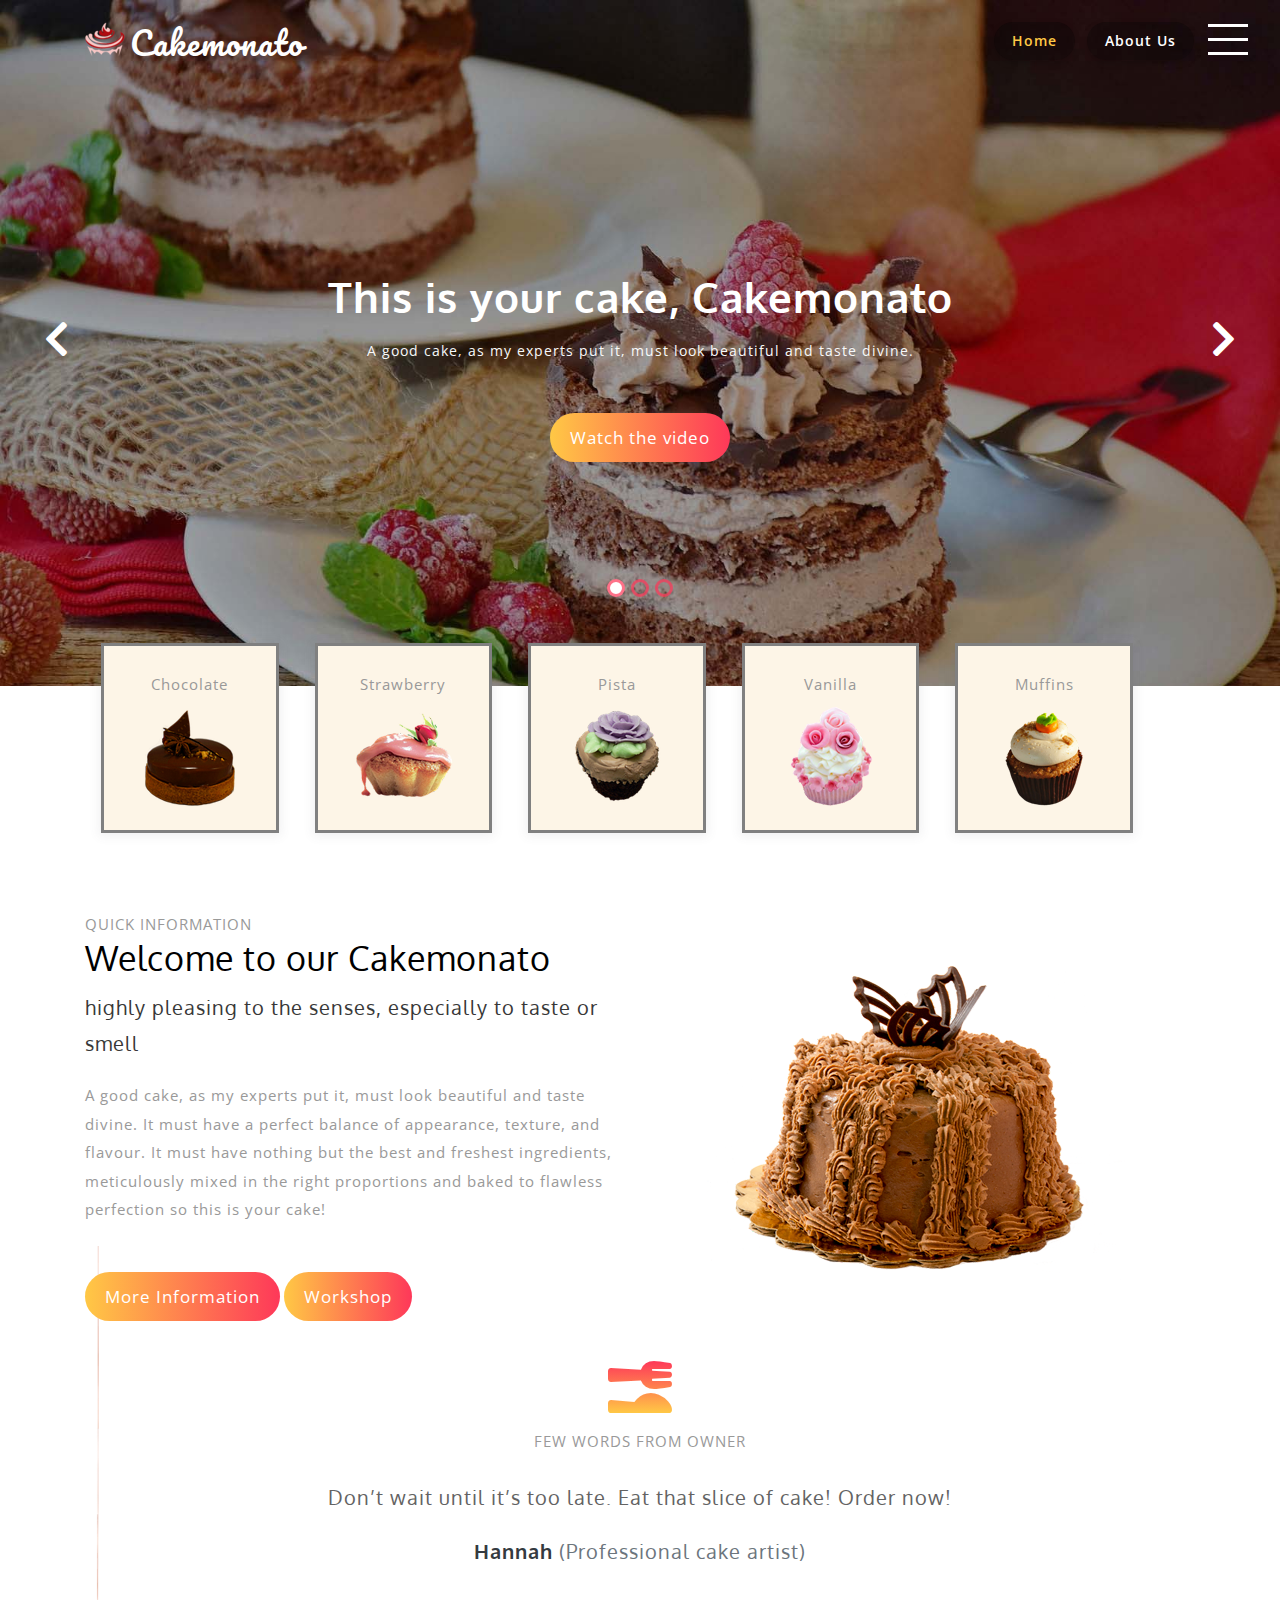
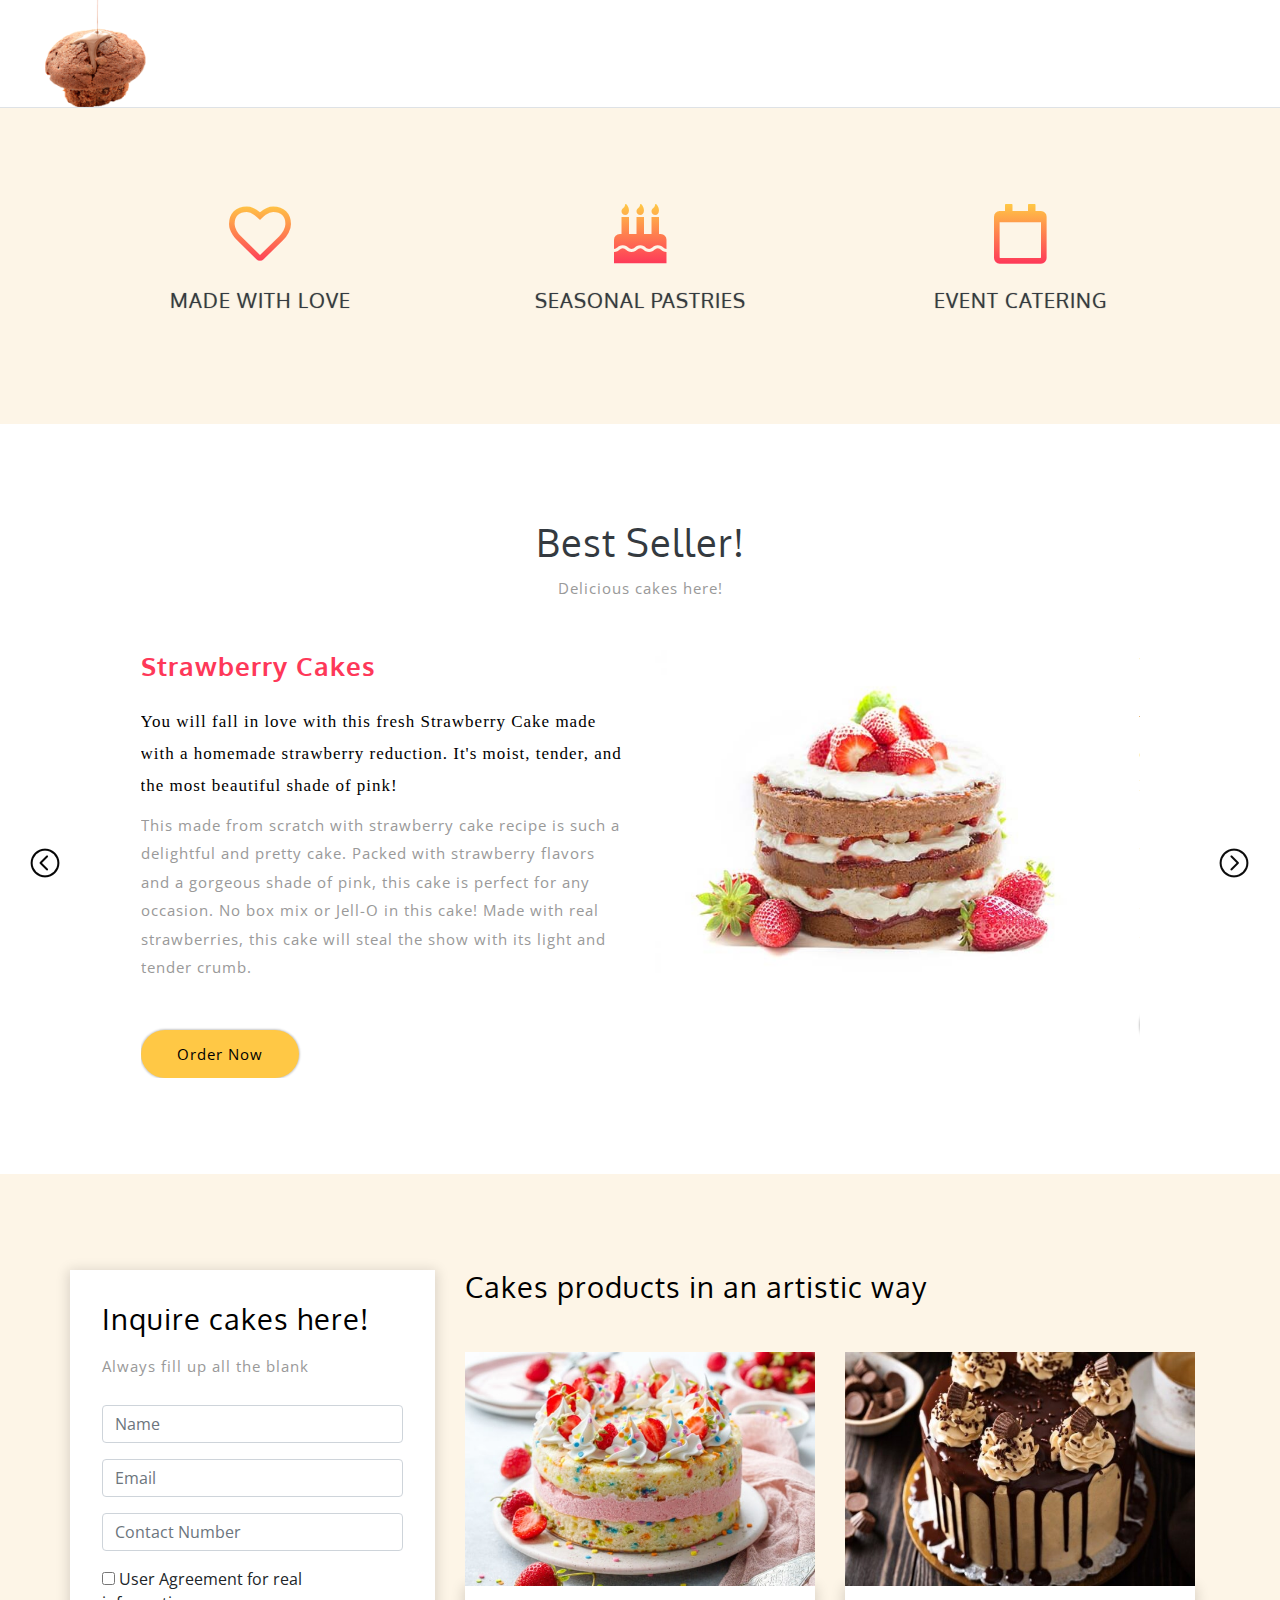
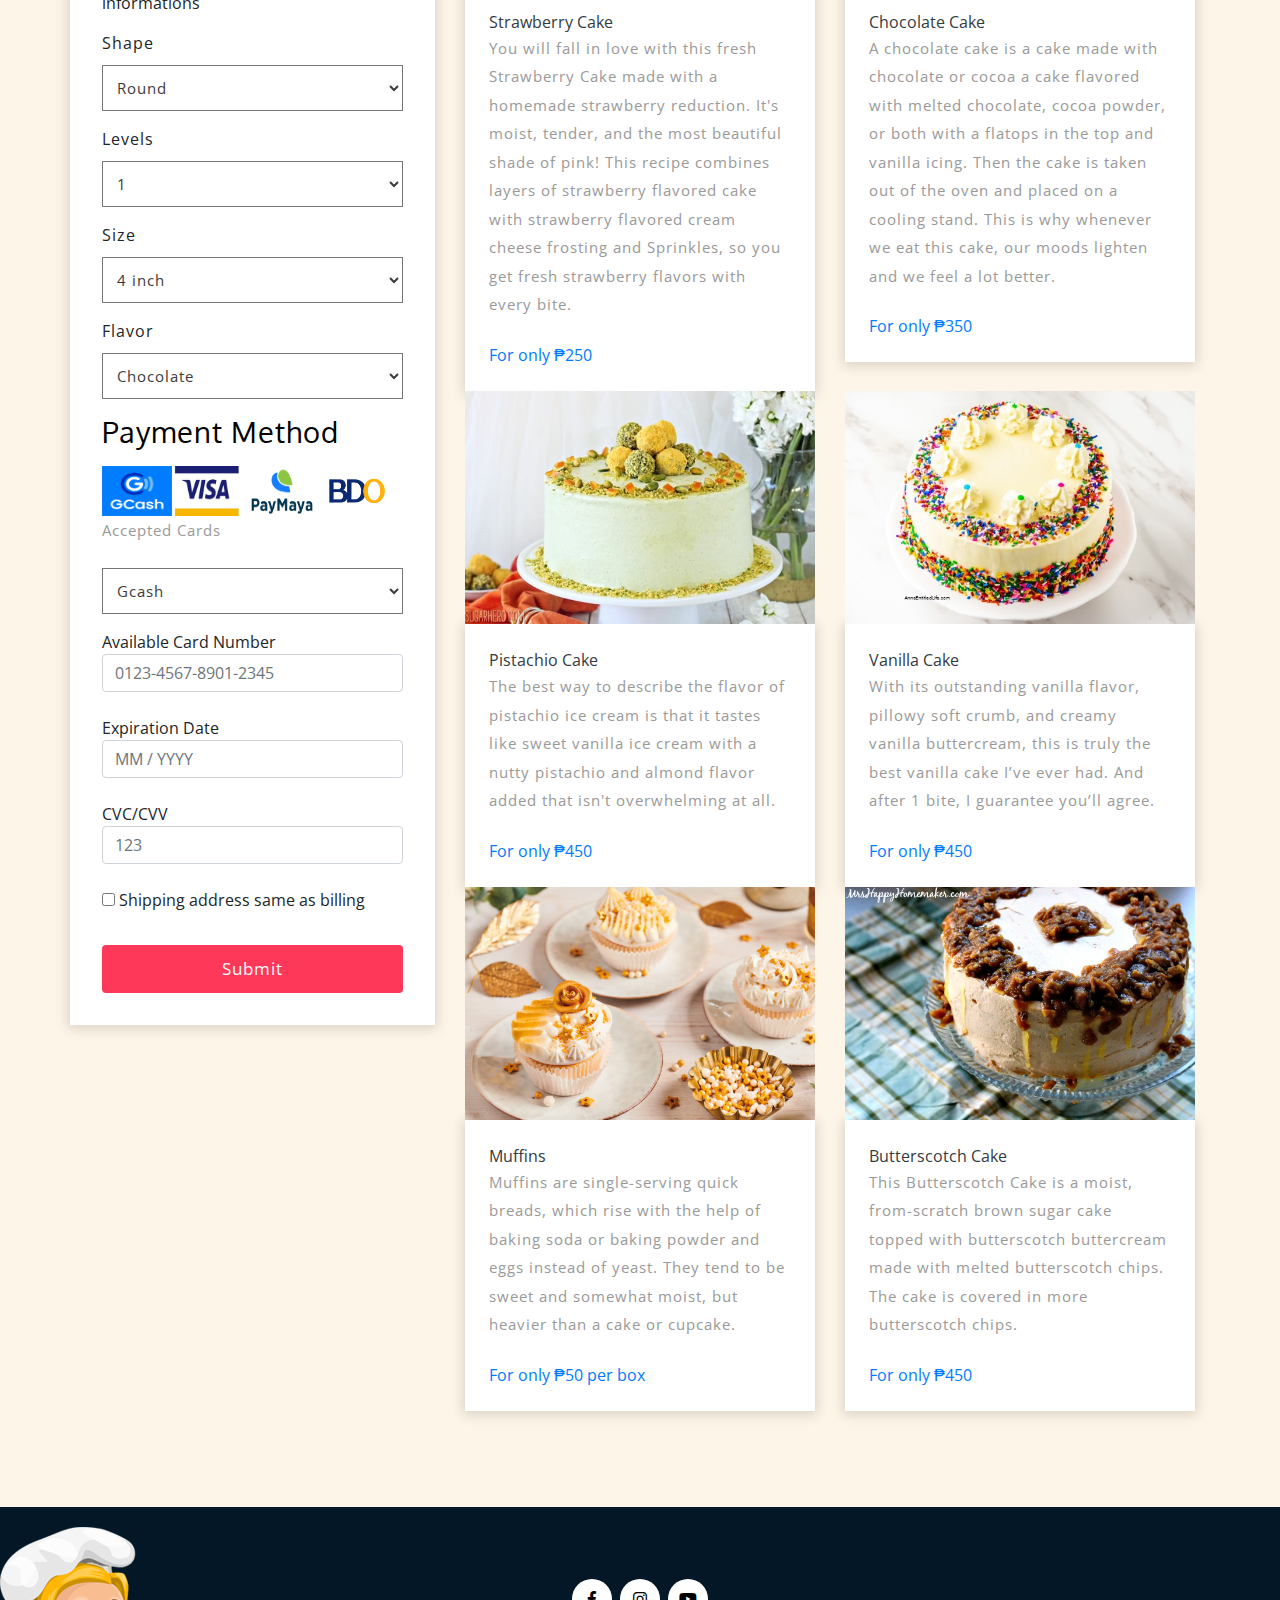
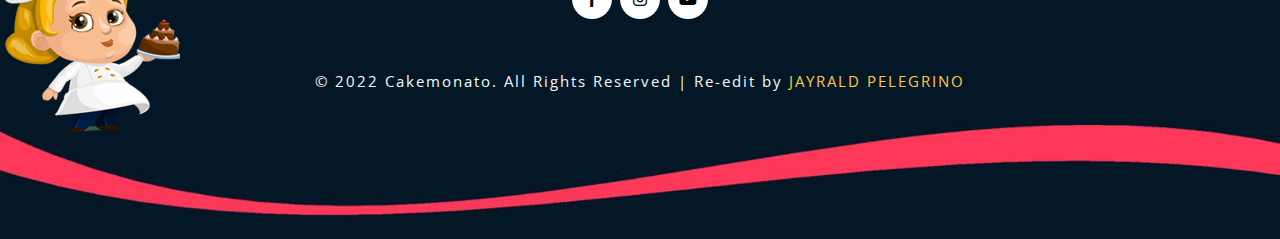
==== commit 2d0ecffb: "Update index.html" ====
--- a/index.html
+++ b/index.html
@@ -501,7 +501,7 @@
 					</li>
 				</ul>
 			</div>
-			<p class="copy-right-grids text-light my-lg-5 my-4 pb-4">© 2022 Cakemonato. All Rights Reserved | Redit by
+			<p class="copy-right-grids text-light my-lg-5 my-4 pb-4">© 2022 Cakemonato. All Rights Reserved | Re-edit by
 				<a href="https://www.facebook.com/raldddesuudes" target="_blank">JAYRALD PELEGRINO</a>
 			</p>
 		</div>
